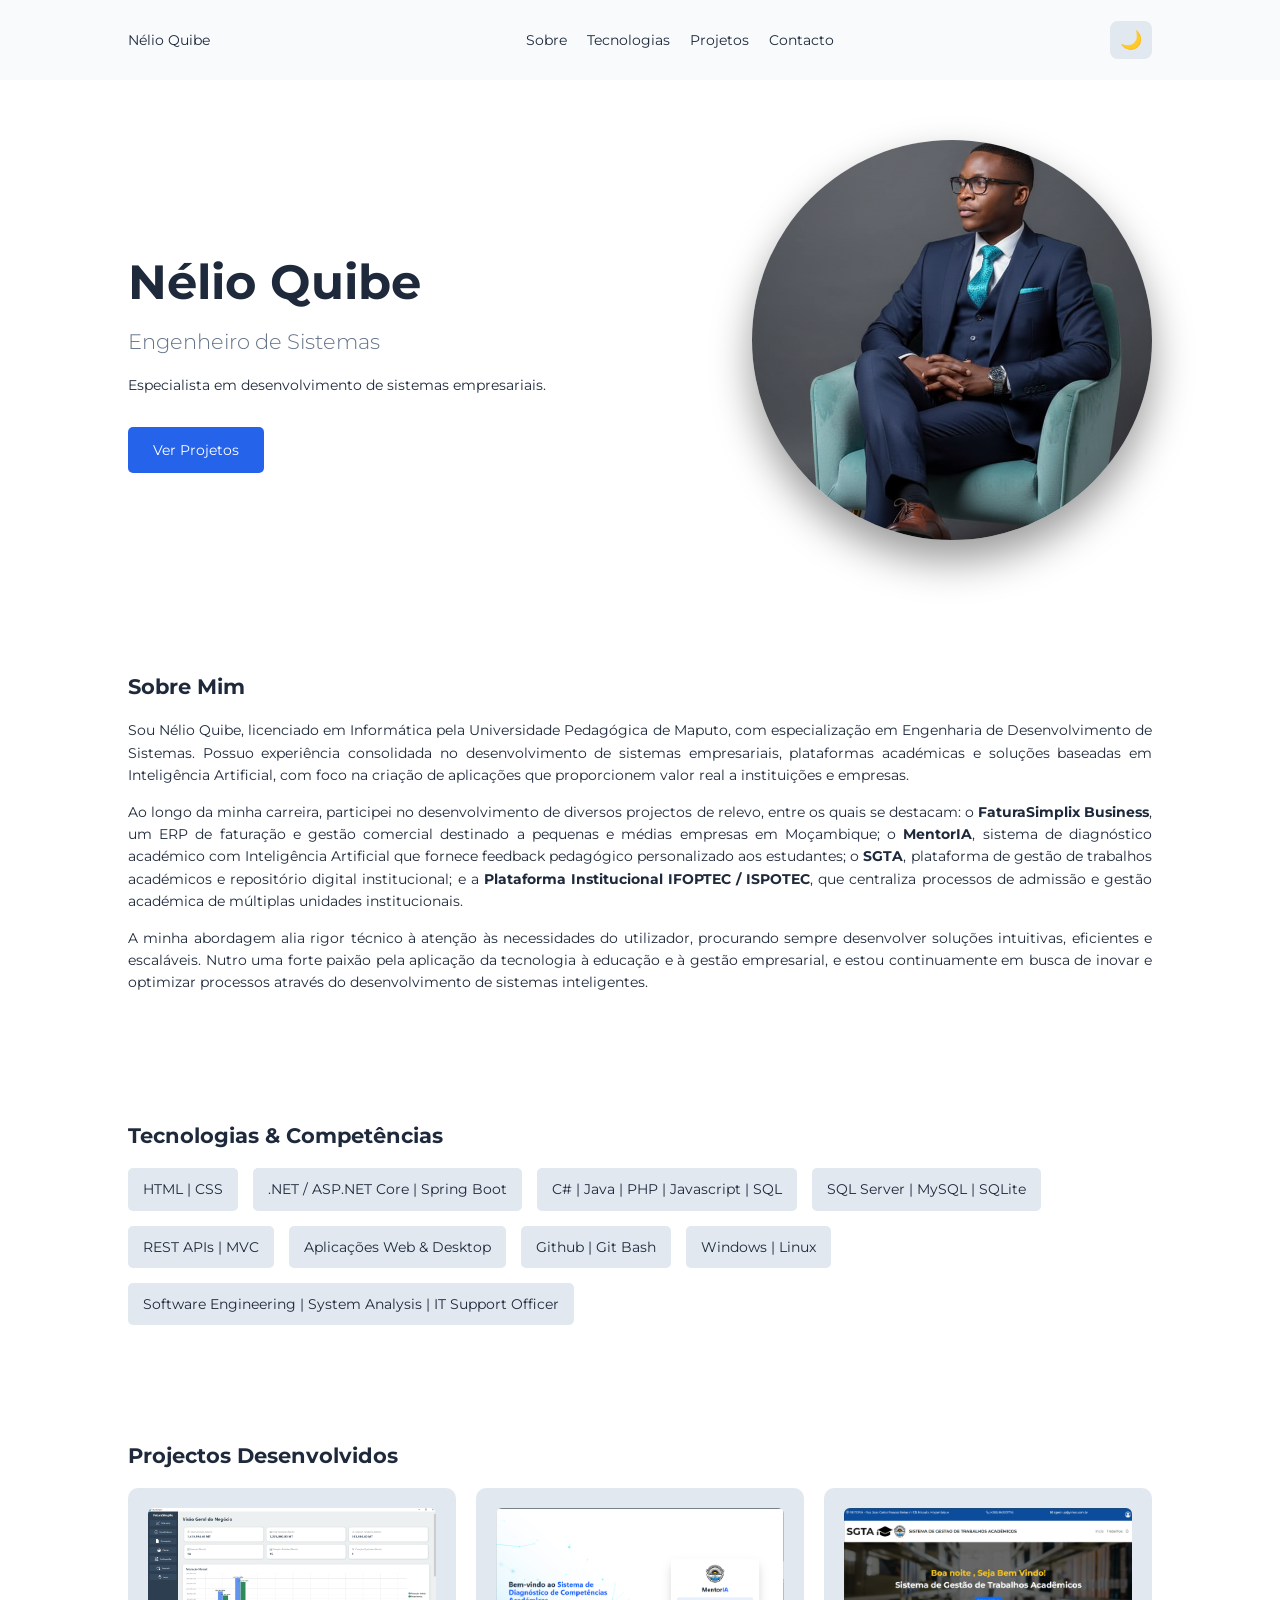
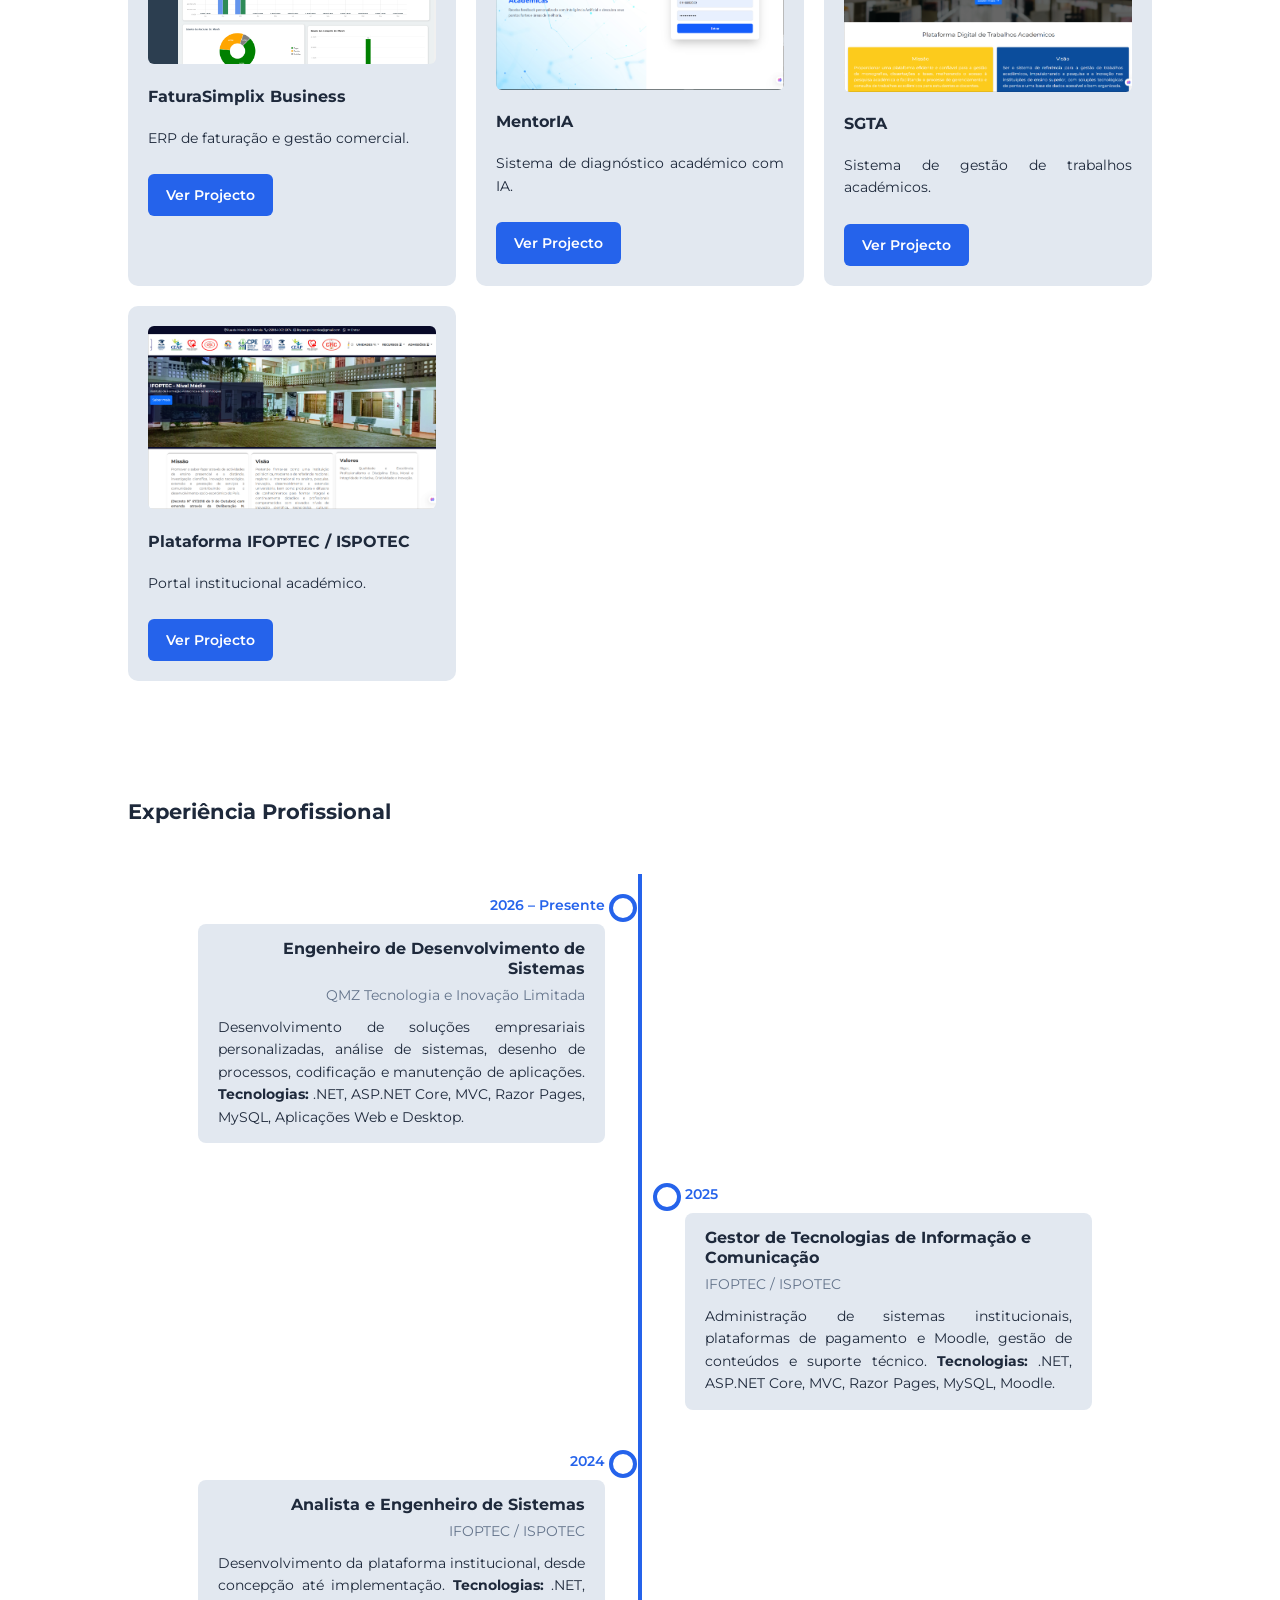
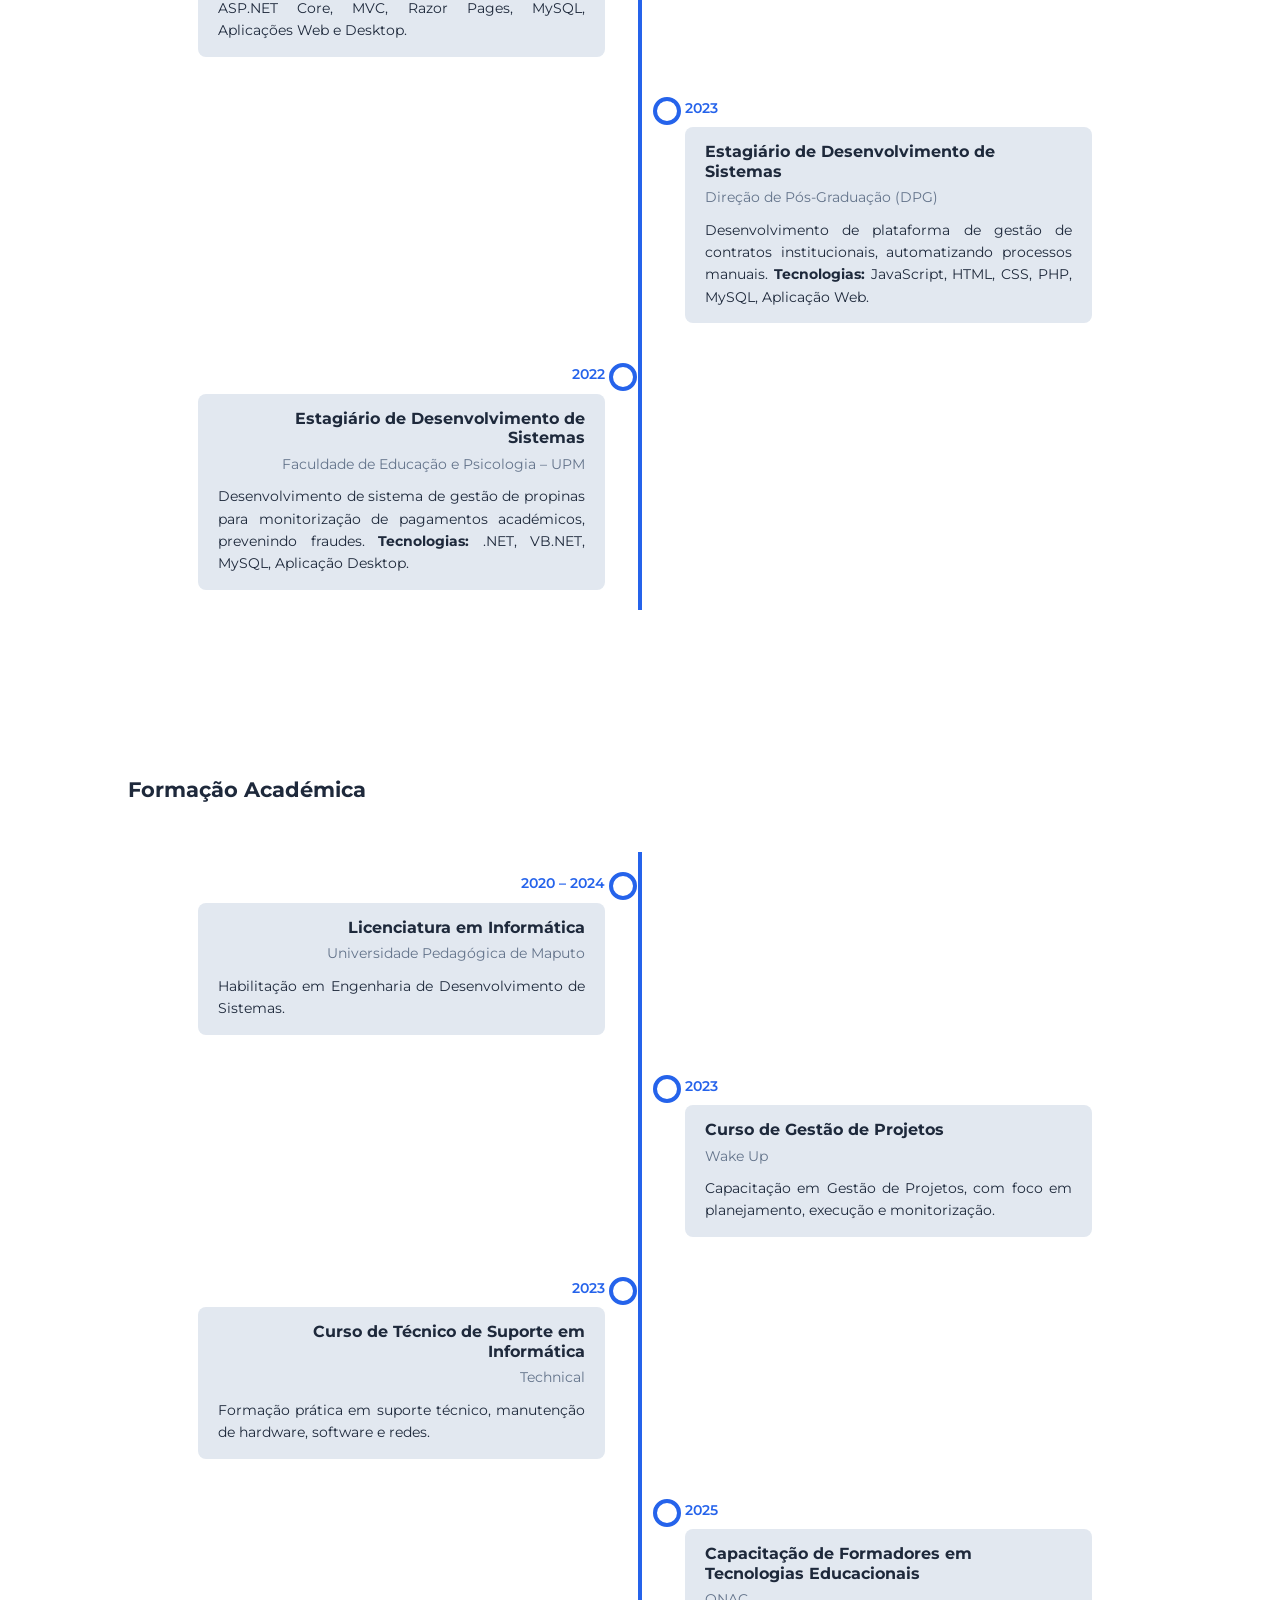
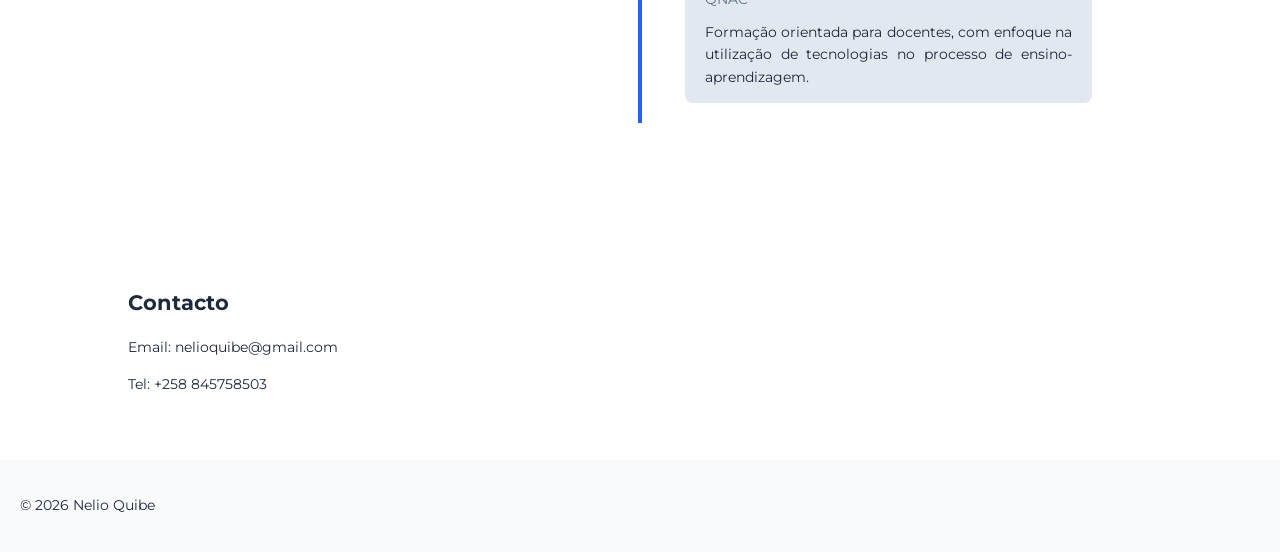
==== index.html @ 6daad076 "Primeiro commit do site" ====
<!DOCTYPE html>
<html lang="pt">
<head>

<meta charset="UTF-8">
<meta name="viewport" content="width=device-width, initial-scale=1.0">

<title>Nélio Quibe | Software Engineer</title>

<link rel="stylesheet" href="style.css">

</head>

<script>
function toggleMenu(){

const nav = document.getElementById("nav-links");

nav.classList.toggle("active");

}

</script>

<body>

<nav>

<div class="logo">Nélio Quibe</div>

<ul id="nav-links">

<li><a href="#about">Sobre</a></li>
<li><a href="#skills">Tecnologias</a></li>
<li><a href="#projects">Projetos</a></li>
<li><a href="#contact">Contacto</a></li>

</ul>

<div class="nav-controls">

<button class="theme-toggle" onclick="toggleTheme()">🌙</button>

<div class="menu-toggle" onclick="toggleMenu()">☰</div>

</div>

</nav>

<section class="hero">

<div class="hero-container">

<div class="hero-text">

<h1>Nélio Quibe</h1>

<h2>Engenheiro de Sistemas</h2>

<p>

Especialista em desenvolvimento de sistemas empresariais.

</p>

<a class="btn" href="#projects">Ver Projetos</a>

</div>

<div class="hero-photo">

<img src="images/quibe.png">

</div>

</div>

</section>

<section id="about">

<h2>Sobre Mim</h2>

<p>
Sou Nélio Quibe, licenciado em Informática pela Universidade Pedagógica de Maputo, com especialização em Engenharia de Desenvolvimento de Sistemas. Possuo experiência consolidada no desenvolvimento de sistemas empresariais, plataformas académicas e soluções baseadas em Inteligência Artificial, com foco na criação de aplicações que proporcionem valor real a instituições e empresas.
</p>

<p>
Ao longo da minha carreira, participei no desenvolvimento de diversos projectos de relevo, entre os quais se destacam: o <strong>FaturaSimplix Business</strong>, um ERP de faturação e gestão comercial destinado a pequenas e médias empresas em Moçambique; o <strong>MentorIA</strong>, sistema de diagnóstico académico com Inteligência Artificial que fornece feedback pedagógico personalizado aos estudantes; o <strong>SGTA</strong>, plataforma de gestão de trabalhos académicos e repositório digital institucional; e a <strong>Plataforma Institucional IFOPTEC / ISPOTEC</strong>, que centraliza processos de admissão e gestão académica de múltiplas unidades institucionais.
</p>

<p>
A minha abordagem alia rigor técnico à atenção às necessidades do utilizador, procurando sempre desenvolver soluções intuitivas, eficientes e escaláveis. Nutro uma forte paixão pela aplicação da tecnologia à educação e à gestão empresarial, e estou continuamente em busca de inovar e optimizar processos através do desenvolvimento de sistemas inteligentes.
</p>

</section>

<section id="skills">

<h2>Tecnologias & Competências</h2>

<div class="skills">

<span>HTML | CSS</span>
<span>.NET / ASP.NET Core | Spring Boot</span>
<span>C# | Java | PHP | Javascript | SQL</span>
<span>SQL Server | MySQL | SQLite</span>
<span>REST APIs | MVC</span>
<span>Aplicações Web & Desktop</span>
<span>Github | Git Bash</span>
<span>Windows | Linux</span>
<span>Software Engineering | System Analysis | IT Support Officer</span>

</div>

</section>

<section id="projects">

<h2>Projectos Desenvolvidos</h2>

<div class="projects">

<div class="card">

<img src="images/faturasimplix.png">

<h3>FaturaSimplix Business</h3>

<p>ERP de faturação e gestão comercial.</p>

<a href="projects/faturasimplix.html" class="project-btn">Ver Projecto</a>

</div>

<div class="card">

<img src="images/mentoria.png">

<h3>MentorIA</h3>

<p>Sistema de diagnóstico académico com IA.</p>

<a href="projects/mentoria.html" class="project-btn">Ver Projecto</a>

</div>

<div class="card">

<img src="images/sgta.png">

<h3>SGTA</h3>

<p>Sistema de gestão de trabalhos académicos.</p>

<a href="projects/sgta.html" class="project-btn">Ver Projecto</a>

</div>

<div class="card">

<img src="images/ifoptec.png">

<h3>Plataforma IFOPTEC / ISPOTEC</h3>

<p>Portal institucional académico.</p>

<a href="projects/ifoptec.html" class="project-btn">Ver Projecto</a>

</div>

</div>

</section>

<section id="experience">
  <h2>Experiência Profissional</h2>

  <div class="timeline">

    <!-- 2026 – Presente -->
    <div class="timeline-item left">
      <div class="timeline-year">2026 – Presente</div>
      <div class="timeline-content">
        <h3>Engenheiro de Desenvolvimento de Sistemas</h3>
        <h4>QMZ Tecnologia e Inovação Limitada</h4>
        <p>
          Desenvolvimento de soluções empresariais personalizadas, análise de sistemas, desenho de processos, codificação e manutenção de aplicações.  
          <strong>Tecnologias:</strong> .NET, ASP.NET Core, MVC, Razor Pages, MySQL, Aplicações Web e Desktop.
        </p>
      </div>
    </div>

    <!-- 2025 -->
    <div class="timeline-item right">
      <div class="timeline-year">2025</div>
      <div class="timeline-content">
        <h3>Gestor de Tecnologias de Informação e Comunicação</h3>
        <h4>IFOPTEC / ISPOTEC</h4>
        <p>
          Administração de sistemas institucionais, plataformas de pagamento e Moodle, gestão de conteúdos e suporte técnico.  
          <strong>Tecnologias:</strong> .NET, ASP.NET Core, MVC, Razor Pages, MySQL, Moodle.
        </p>
      </div>
    </div>

    <!-- 2024 -->
    <div class="timeline-item left">
      <div class="timeline-year">2024</div>
      <div class="timeline-content">
        <h3>Analista e Engenheiro de Sistemas</h3>
        <h4>IFOPTEC / ISPOTEC</h4>
        <p>
          Desenvolvimento da plataforma institucional, desde concepção até implementação.  
          <strong>Tecnologias:</strong> .NET, ASP.NET Core, MVC, Razor Pages, MySQL, Aplicações Web e Desktop.
        </p>
      </div>
    </div>

    <!-- 2023 -->
    <div class="timeline-item right">
      <div class="timeline-year">2023</div>
      <div class="timeline-content">
        <h3>Estagiário de Desenvolvimento de Sistemas</h3>
        <h4>Direção de Pós-Graduação (DPG)</h4>
        <p>
          Desenvolvimento de plataforma de gestão de contratos institucionais, automatizando processos manuais.  
          <strong>Tecnologias:</strong> JavaScript, HTML, CSS, PHP, MySQL, Aplicação Web.
        </p>
      </div>
    </div>

    <!-- 2022 -->
    <div class="timeline-item left">
      <div class="timeline-year">2022</div>
      <div class="timeline-content">
        <h3>Estagiário de Desenvolvimento de Sistemas</h3>
        <h4>Faculdade de Educação e Psicologia – UPM</h4>
        <p>
          Desenvolvimento de sistema de gestão de propinas para monitorização de pagamentos académicos, prevenindo fraudes.  
          <strong>Tecnologias:</strong> .NET, VB.NET, MySQL, Aplicação Desktop.
        </p>
      </div>
    </div>

  </div>
</section>

<section id="education">
  <h2>Formação Académica</h2>

  <div class="timeline">

    <div class="timeline-item left">
      <div class="timeline-year">2020 – 2024</div>
      <div class="timeline-content">
        <h3>Licenciatura em Informática</h3>
        <h4>Universidade Pedagógica de Maputo</h4>
        <p>
          Habilitação em Engenharia de Desenvolvimento de Sistemas.
        </p>
      </div>
    </div>

    <div class="timeline-item right">
      <div class="timeline-year">2023</div>
      <div class="timeline-content">
        <h3>Curso de Gestão de Projetos</h3>
        <h4>Wake Up</h4>
        <p>
          Capacitação em Gestão de Projetos, com foco em planejamento, execução e monitorização.
        </p>
      </div>
    </div>

    <div class="timeline-item left">
      <div class="timeline-year">2023</div>
      <div class="timeline-content">
        <h3>Curso de Técnico de Suporte em Informática</h3>
        <h4>Technical</h4>
        <p>
          Formação prática em suporte técnico, manutenção de hardware, software e redes.
        </p>
      </div>
    </div>

    <div class="timeline-item right">
      <div class="timeline-year">2025</div>
      <div class="timeline-content">
        <h3>Capacitação de Formadores em Tecnologias Educacionais</h3>
        <h4>QNAC</h4>
        <p>
          Formação orientada para docentes, com enfoque na utilização de tecnologias no processo de ensino-aprendizagem.
        </p>
      </div>
    </div>

  </div>
</section>

<section id="contact">

<h2>Contacto</h2>

<p>Email: nelioquibe@gmail.com</p>
<p>Tel: +258 845758503</p>

</section>

<footer>

<p>© 2026 Nelio Quibe</p>

</footer>

<script src="script.js"></script>

</body>
<script src="theme.js"></script>
</html>
---- style.css ----
@import url('https://fonts.googleapis.com/css2?family=Montserrat:wght@300;400;600&display=swap');

/* ============================= */
/* CORES DO SISTEMA */
/* ============================= */

/* LIGHT MODE */
:root{

--bg-main:#ffffff;
--bg-secondary:#f1f5f9;
--bg-card:#e2e8f0;

--nav-bg:#f8fafc;

--text-main:#1e293b;
--text-soft:#64748b;

--accent:#2563eb;

--timeline:#2563eb;

}

/* DARK MODE */
.dark-mode{

--bg-main:#0f172a;
--bg-secondary:#020617;
--bg-card:#1e293b;

--nav-bg:#020617;

--text-main:#e2e8f0;
--text-soft:#94a3b8;

--accent:#60a5fa;

--timeline:#3b82f6;

}


/* ============================= */
/* BASE */
/* ============================= */

html{
font-size:14px;
font-family:"Montserrat",sans-serif;
}

body{
margin:0;
background:var(--bg-main);
color:var(--text-main);
font-family:"Montserrat",sans-serif;
line-height:1.6;
transition:0.3s;
}


/* ============================= */
/* NAVBAR */
/* ============================= */

nav{
display:flex;
justify-content:space-between;
align-items:center;
padding:15px 10%;
background:var(--nav-bg);
}

nav ul{
display:flex;
gap:20px;
list-style:none;
}

nav a{
text-decoration:none;
color:var(--text-main);
}

a{
    text-decoration: none;
}

/* botão hamburguer */

.nav-controls{
display:flex;
align-items:center;
gap:15px;
}

/* hamburguer */

.menu-toggle{
display:none;
font-size:26px;
cursor:pointer;
color:var(--text-main);
}

/* mobile */

@media (max-width:768px){

.menu-toggle{
display:block;
}

#nav-links{
width:100%;
display:none;
flex-direction:column;
margin-top:15px;
gap:10px;
}

#nav-links.active{
display:flex;
}

}
/* responsividade */

@media (max-width:768px){

nav{
flex-wrap:wrap;
}

.menu-toggle{
display:block;
}

#nav-links{
width:100%;
display:none;
flex-direction:column;
margin-top:15px;
gap:10px;
}

#nav-links.active{
display:flex;
}

}


/* ============================= */
/* HERO */
/* ============================= */

/* Hero - desktop */
.hero{
    padding:60px 10%;
}

.hero-container{
    display:flex;
    align-items:center;
    justify-content:space-between;
    gap:40px;
    flex-wrap:wrap;
}

.hero-text h1{
    font-size:48px;
    margin-bottom:10px;
}

.hero-text h2{
    font-weight:300;
    color:var(--text-soft);
    margin-bottom:20px;
}

.hero-text p{
    margin-bottom:15px;
}

.hero-photo img{
    width:400px;
    height:400px;
    border-radius:50%;
    object-fit:cover;
    box-shadow:0 20px 40px rgba(0,0,0,0.4);
}

/* Hero - mobile */
/* Hero - mobile */
@media (max-width:768px){
    .hero{
        padding:60px 5%; /* reduz padding lateral */
    }

    .hero-container{
        flex-direction:column;
        align-items:center; /* centraliza horizontalmente */
        text-align:center;
        gap:30px;
    }

    .hero-text h1{
        font-size:36px;
    }

    .hero-text h2{
        font-size:20px;
    }

    .hero-text p{
        font-size:16px;
    }

    .hero-photo{
        display:flex;
        justify-content:center; /* centraliza a imagem */
        width:100%;
    }

    .hero-photo img{
        width:100%;       /* ocupa quase toda a largura */
        max-width:300px; /* não excede 300px */
        height:auto;
        border-radius:50%;
        box-shadow:0 15px 30px rgba(0,0,0,0.4);
    }
}


/* ============================= */
/* BOTÕES */
/* ============================= */

.btn{
display:inline-block;
margin-top:15px;
padding:12px 25px;
background:var(--accent);
color:white;
text-decoration:none;
border-radius:5px;
}


/* ============================= */
/* SEÇÕES */
/* ============================= */

section{
padding:50px 10%;
}

h1,h2,h3{
margin-bottom:20px;
line-height:1.2;
}

p{
text-align:justify;
margin-bottom:15px;
}


/* ============================= */
/* TECNOLOGIAS */
/* ============================= */

.skills{
display:flex;
flex-wrap:wrap;
gap:15px;
}

.skills span{
background:var(--bg-card);
padding:10px 15px;
border-radius:5px;
}


/* ============================= */
/* PROJETOS */
/* ============================= */

.projects{
display:grid;
grid-template-columns:repeat(auto-fit,minmax(250px,1fr));
gap:20px;
}

.card{
background:var(--bg-card);
padding:20px;
border-radius:10px;
transition:0.3s;
}

.card:hover{
transform:translateY(-8px);
}

.card img{
width:100%;
border-radius:6px;
}

.project-btn{
display:inline-block;
margin-top:10px;
padding:10px 18px;
background:var(--accent);
color:white;
text-decoration:none;
border-radius:6px;
font-size:14px;
font-weight:600;
transition:0.3s;
}

.project-btn:hover{
background:#1d4ed8;
transform:translateY(-2px);
box-shadow:0 6px 15px rgba(0,0,0,0.25);
}


/* ============================= */
/* FOOTER */
/* ============================= */

footer{
text-align:center;
padding:20px;
background:var(--nav-bg);
}


/* ============================= */
/* PÁGINA DE PROJETOS */
/* ============================= */

.project-page h1{
font-size:2.5rem;
margin-bottom:0.5rem;
color:var(--accent);
}

.project-page .subtitle{
font-size:1.2rem;
color:var(--text-soft);
margin-bottom:2rem;
}

.project-page h2{
margin-top:2.5rem;
margin-bottom:1rem;
color:var(--text-main);
}

.feature-block{
background:var(--bg-card);
padding:20px;
border-radius:10px;
margin-bottom:20px;
}

.feature-block h3{
margin-bottom:10px;
color:var(--accent);
}

.tech-badges span{
display:inline-block;
background:var(--accent);
padding:5px 10px;
margin:5px 5px 0 0;
border-radius:5px;
font-size:0.9rem;
color:white;
}

.impact{
background:var(--bg-secondary);
padding:20px;
border-left:5px solid var(--accent);
margin:20px 0;
font-style:italic;
}


/* ============================= */
/* GALERIA */
/* ============================= */

.gallery{
display:grid;
grid-template-columns:repeat(2,1fr);
gap:20px;
margin-bottom:30px;
}

.gallery img{
width:100%;
border-radius:10px;
box-shadow:0 10px 25px rgba(0,0,0,0.4);
}


/* ============================= */
/* TIMELINE */
/* ============================= */

.timeline{
position:relative;
margin:50px 0;
padding-left:50px;
}

.timeline::before{
content:"";
position:absolute;
left:50%;
top:0;
width:4px;
height:100%;
background:var(--timeline);
transform:translateX(-50%);
}

.timeline-item{
position:relative;
width:calc(50% - 40px);
padding:20px;
box-sizing:border-box;
}

.timeline-item.left{
left:0;
text-align:right;
}

.timeline-item.right{
left:50%;
text-align:left;
}

.timeline-item::before{
content:"";
position:absolute;
top:20px;
width:20px;
height:20px;
background:var(--bg-main);
border:4px solid var(--timeline);
border-radius:50%;
}

.timeline-item.left::before{
right:-12px;
}

.timeline-item.right::before{
left:-12px;
}

.timeline-year{
font-weight:600;
color:var(--timeline);
margin-bottom:8px;
}

.timeline-content{
background:var(--bg-card);
padding:15px 20px;
border-radius:8px;
display:inline-block;
}

.timeline-content h3{
margin:0 0 5px 0;
}

.timeline-content h4{
margin:0 0 10px 0;
font-weight:400;
color:var(--text-soft);
}

.timeline-content p{
margin:0;
line-height:1.6;
}


/* ============================= */
/* BOTÃO VOLTAR */
/* ============================= */

.back-btn{
display:inline-block;
margin-bottom:20px;
color:var(--accent);
text-decoration:none;
font-weight:600;
}

.back-btn:hover{
text-decoration:underline;
}


/* ============================= */
/* BOTÃO DARK MODE */
/* ============================= */

.theme-toggle{
background:var(--bg-card);
border:none;
padding:8px 10px;
border-radius:8px;
cursor:pointer;
font-size:18px;
color:var(--text-main);
transition:0.2s;
}

.theme-toggle:hover{
background:var(--accent);
color:white;
}

/* ============================= */
/* RESPONSIVIDADE */
/* ============================= */

@media (max-width:768px){

.timeline-item,
.timeline-item.left,
.timeline-item.right{
width:100%;
left:0;
text-align:left;
padding-left:30px;
margin-bottom:30px;
}

.timeline-item::before{
left:-12px;
right:auto;
}

.timeline::before{
left:20px;
}

.hero-container{
flex-direction:column;
align-items:flex-start;
}

.hero-photo img{
width:200px;
height:200px;
}

.gallery{
grid-template-columns:1fr;
}

}

/* Ajustes seção about */

#about p{
margin-bottom:12px;
}
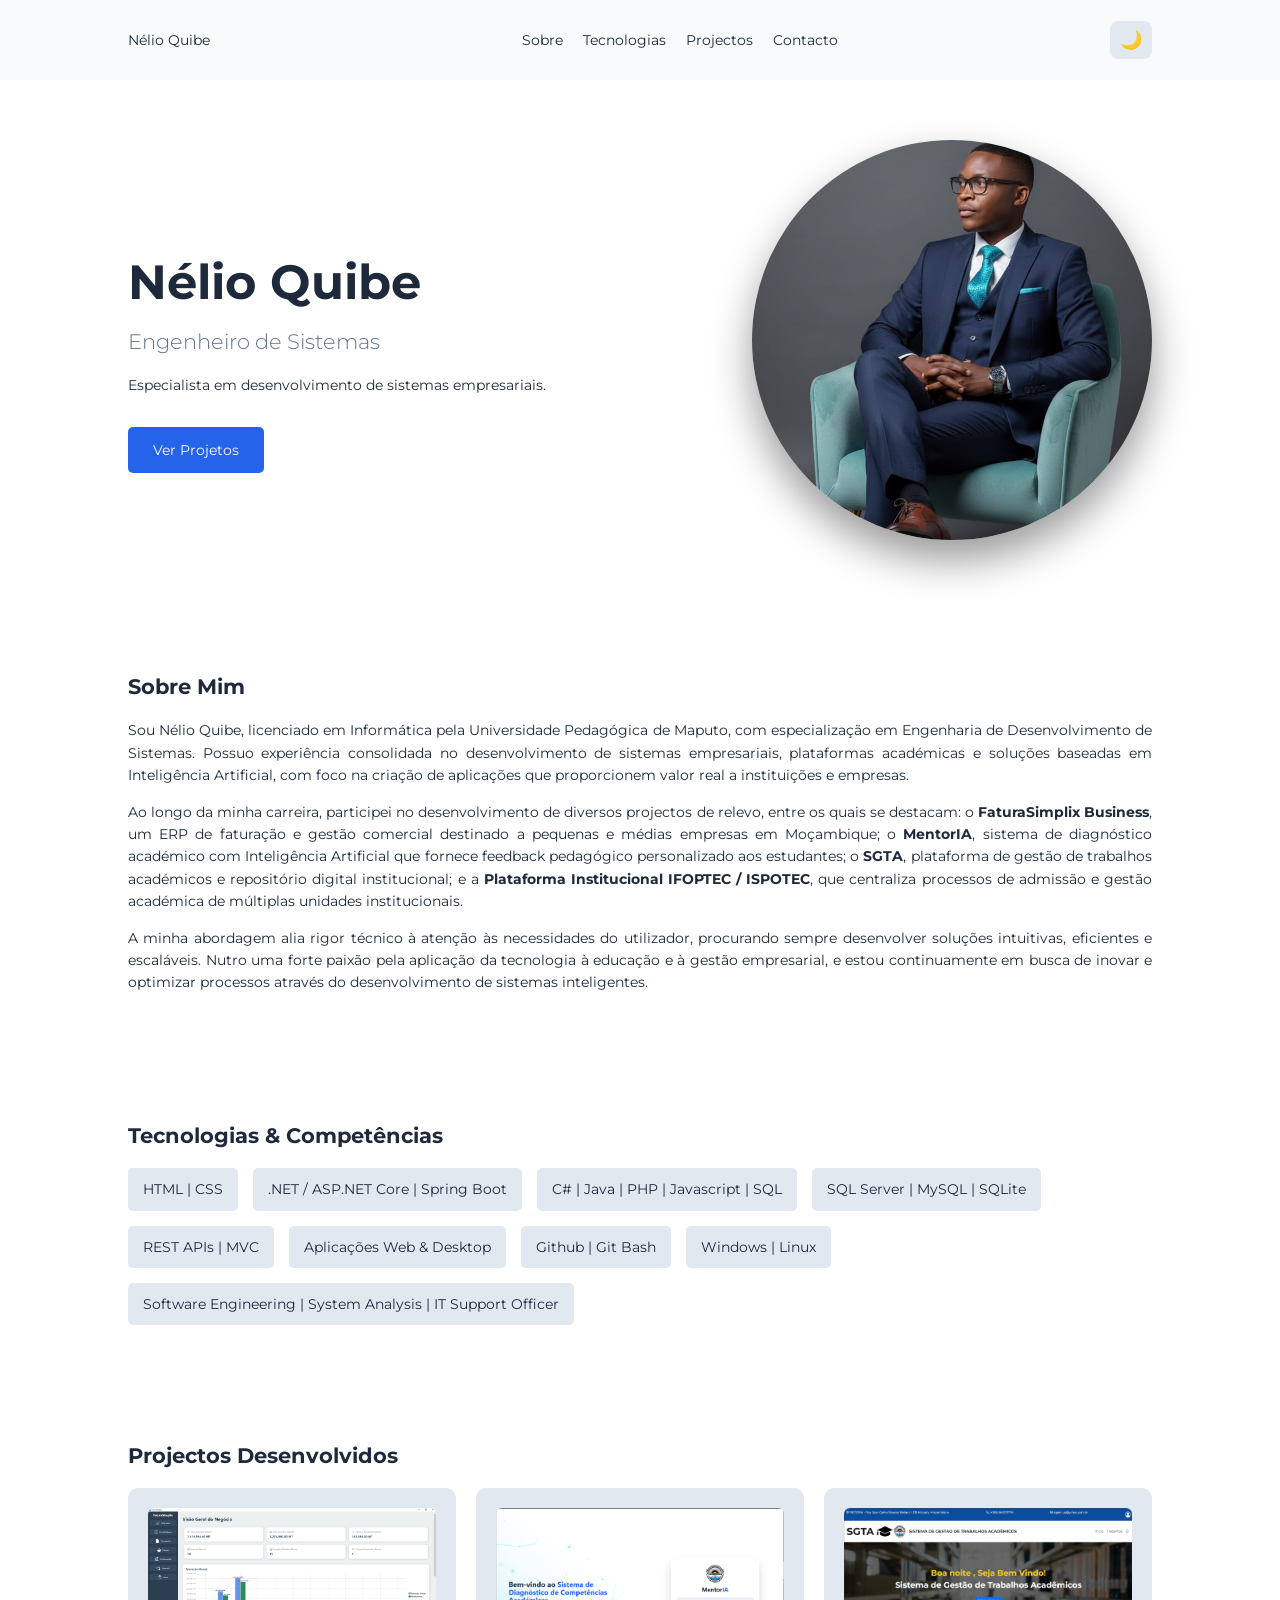
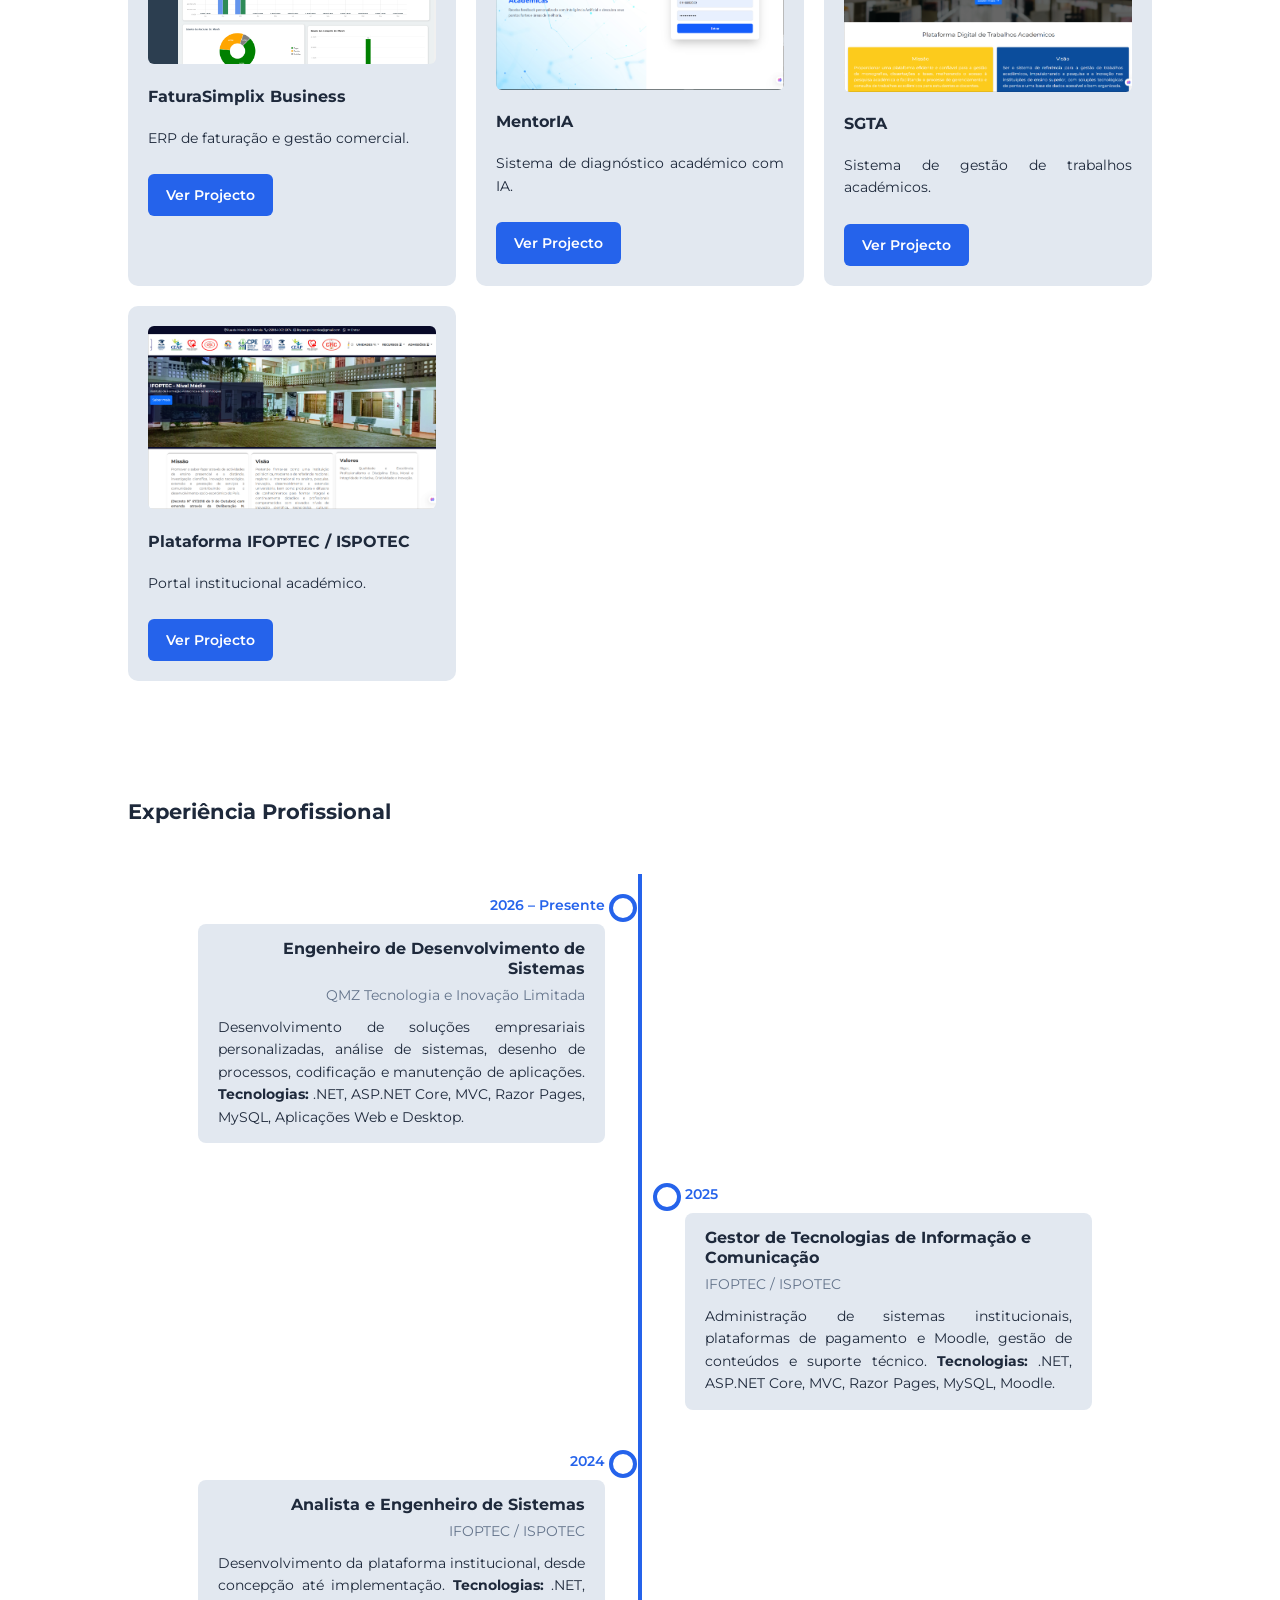
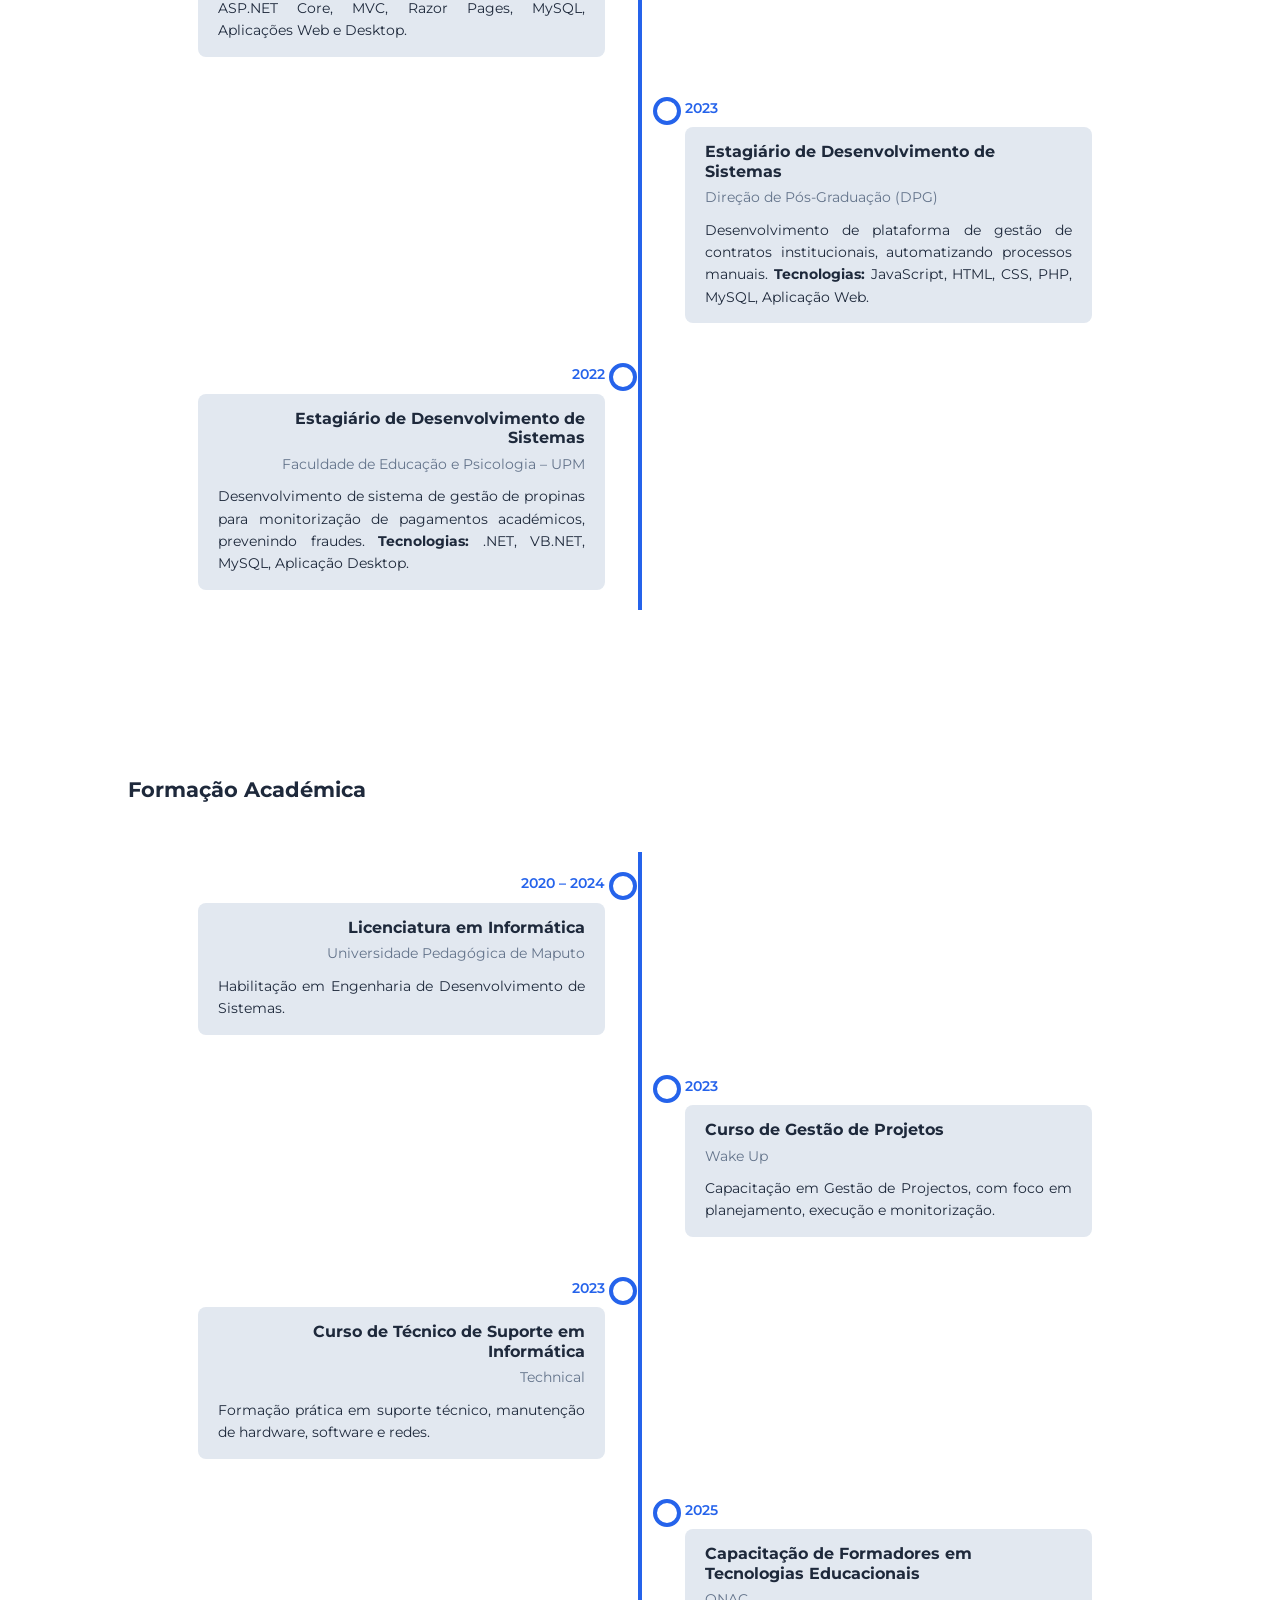
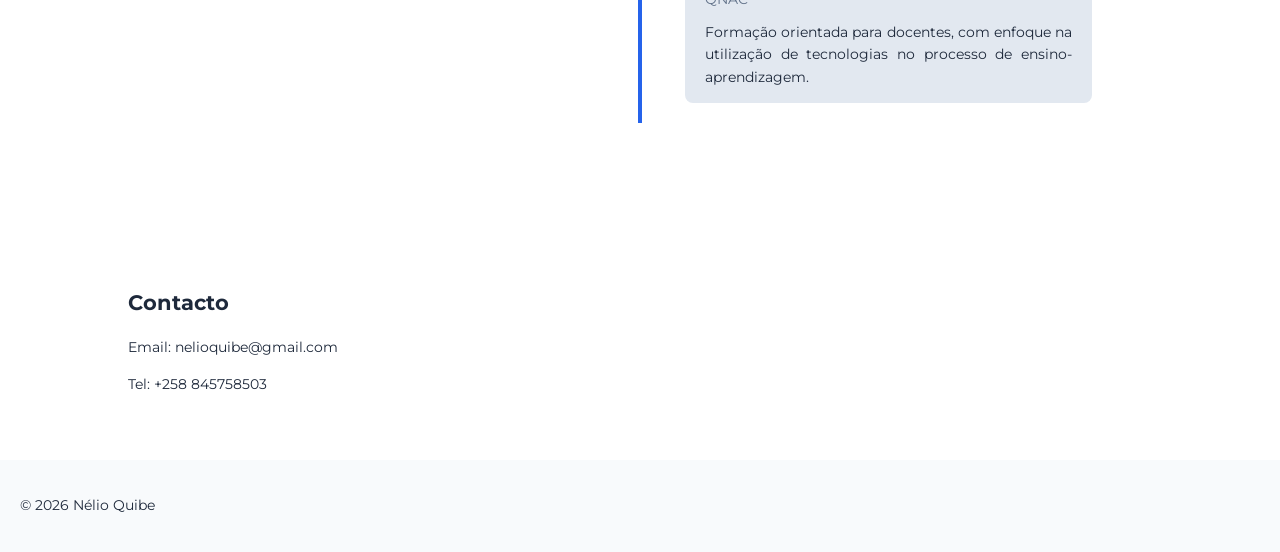
==== commit baeb513b: "update" ====
--- a/index.html
+++ b/index.html
@@ -32,7 +32,7 @@
 
 <li><a href="#about">Sobre</a></li>
 <li><a href="#skills">Tecnologias</a></li>
-<li><a href="#projects">Projetos</a></li>
+<li><a href="#projects">Projectos</a></li>
 <li><a href="#contact">Contacto</a></li>
 
 </ul>
@@ -268,7 +268,7 @@
         <h3>Curso de Gestão de Projetos</h3>
         <h4>Wake Up</h4>
         <p>
-          Capacitação em Gestão de Projetos, com foco em planejamento, execução e monitorização.
+          Capacitação em Gestão de Projectos, com foco em planejamento, execução e monitorização.
         </p>
       </div>
     </div>
@@ -309,7 +309,7 @@
 
 <footer>
 
-<p>© 2026 Nelio Quibe</p>
+<p>© 2026 Nélio Quibe</p>
 
 </footer>
 
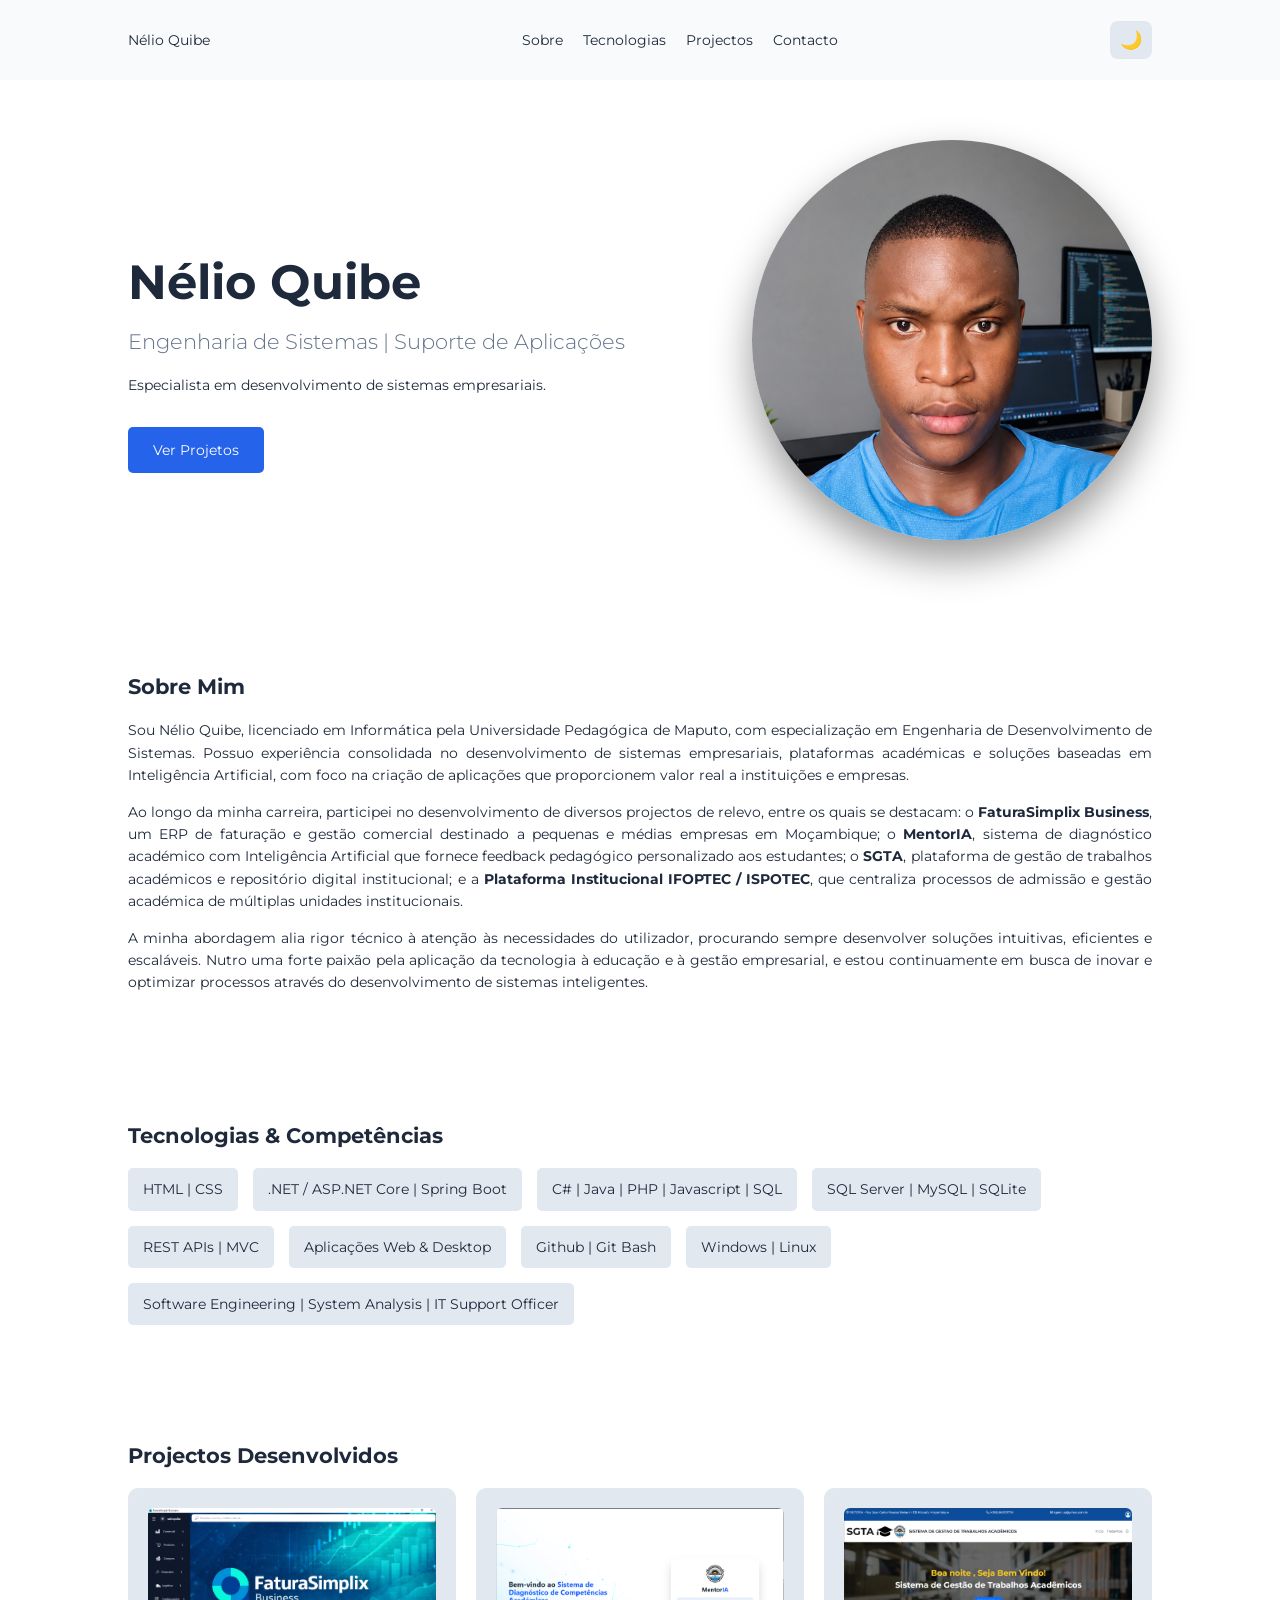
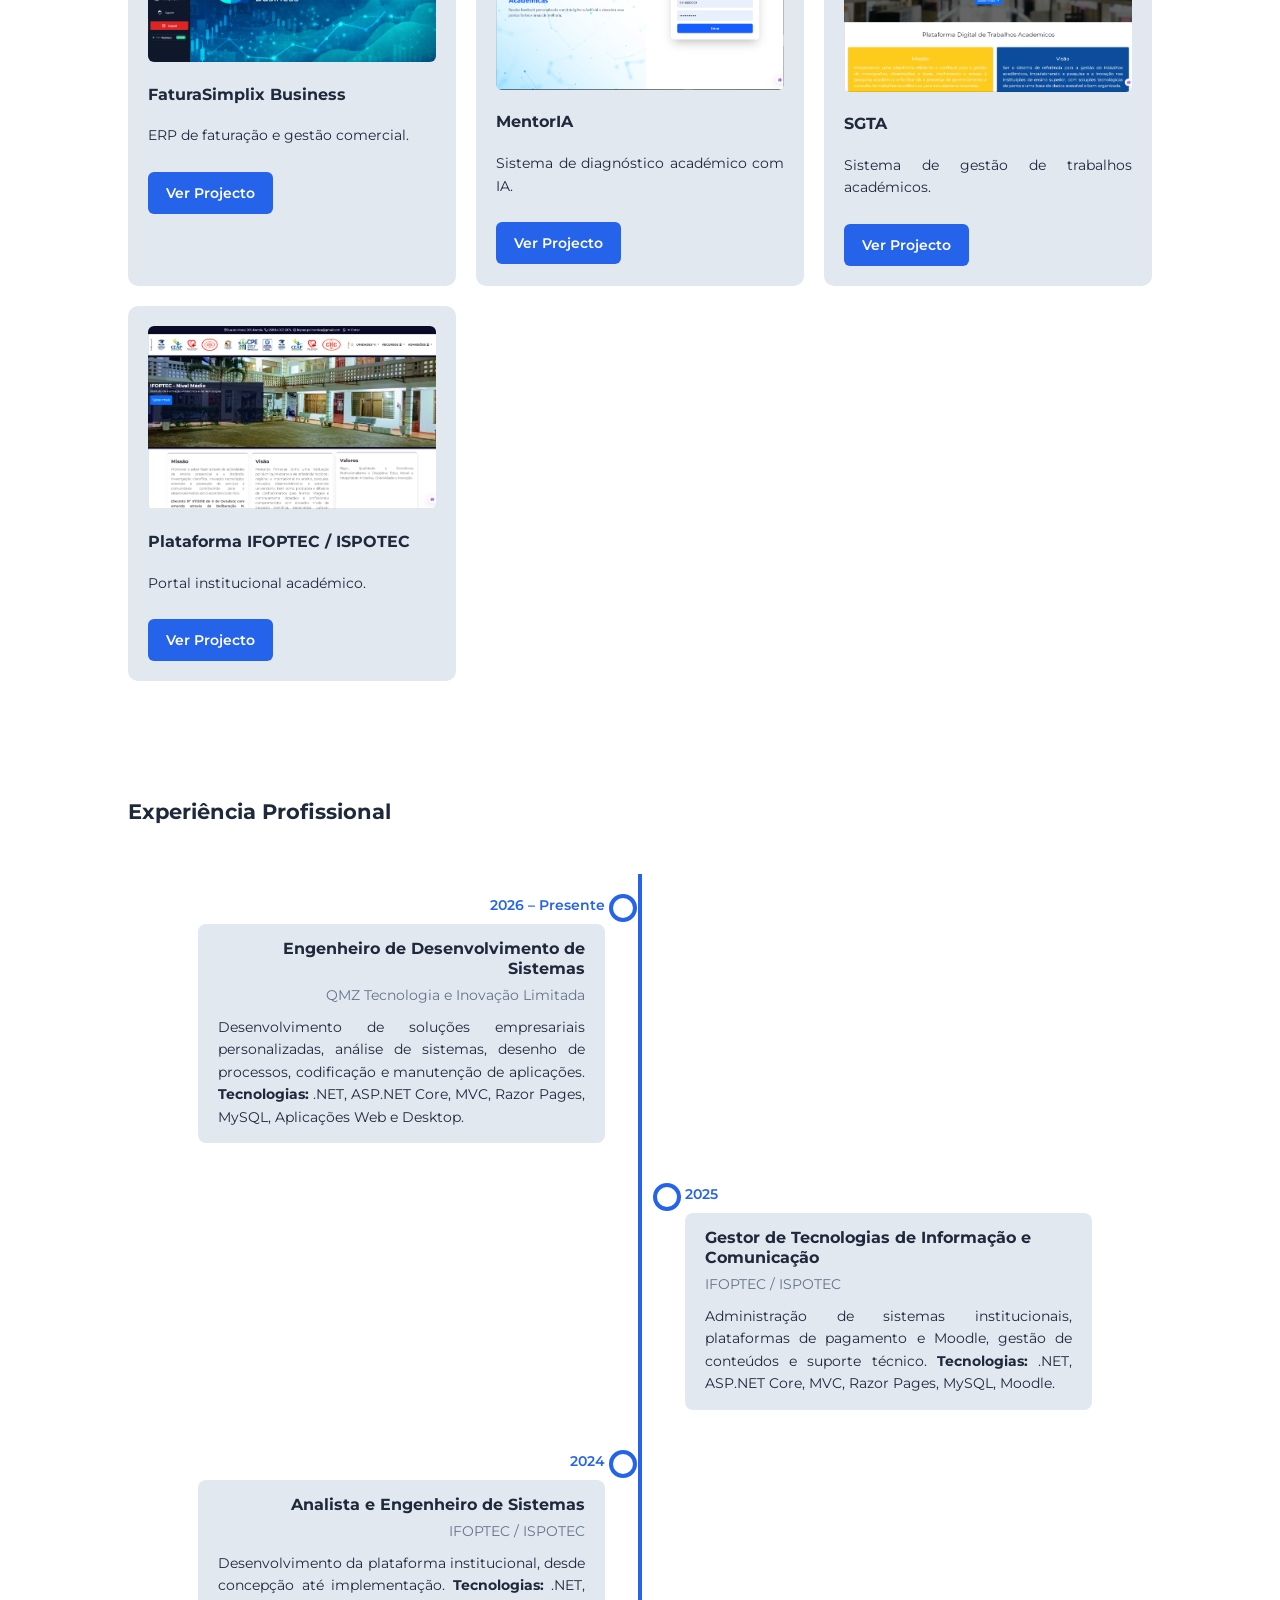
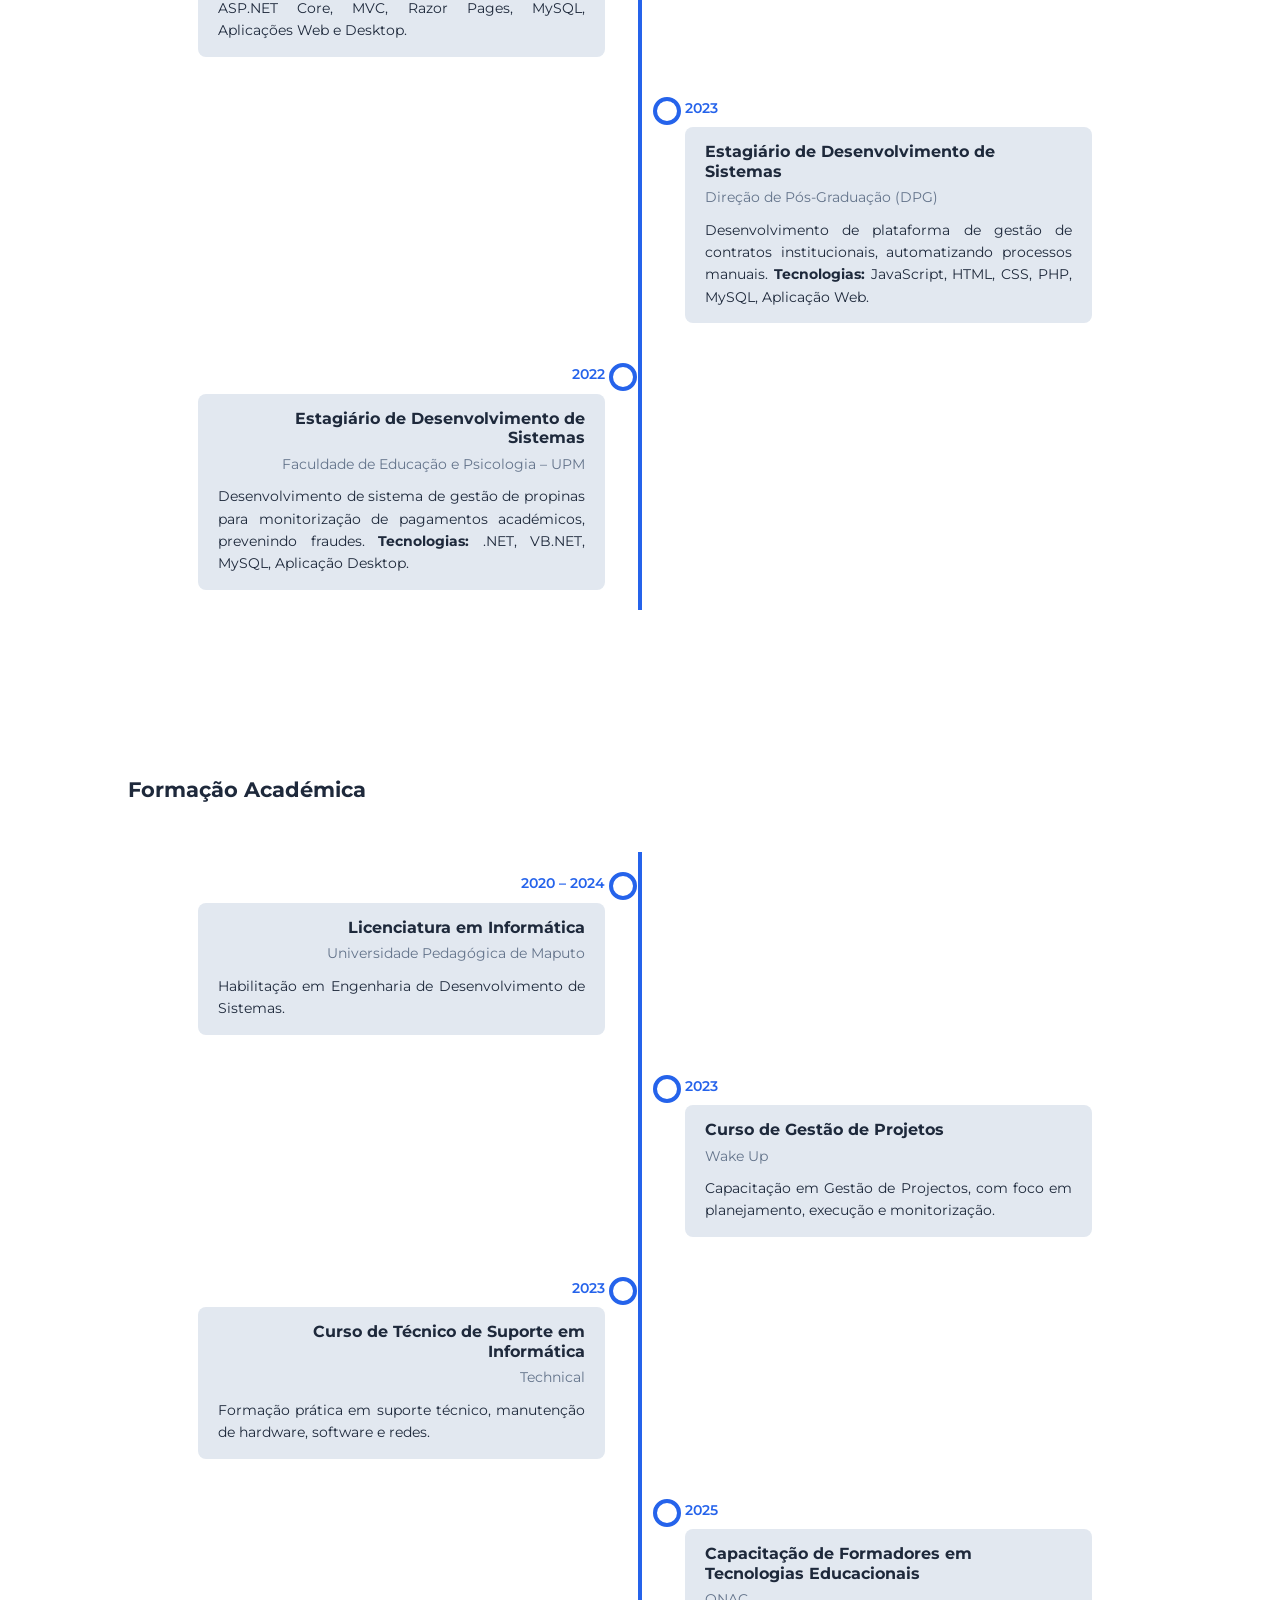
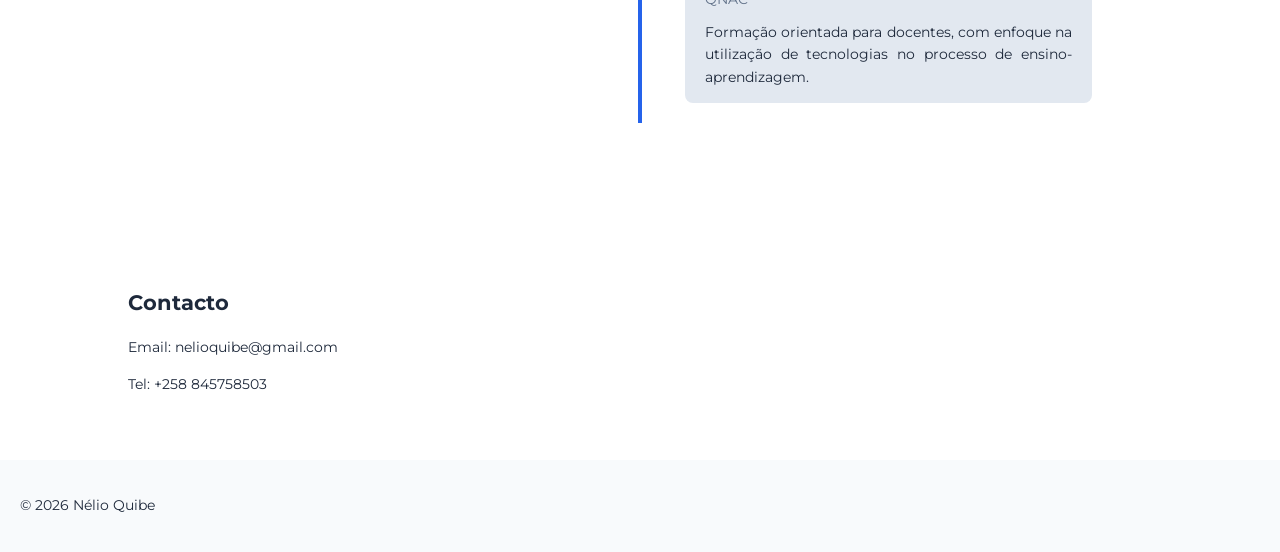
==== commit 4263b83d: "Little update" ====
--- a/index.html
+++ b/index.html
@@ -55,7 +55,7 @@
 
 <h1>Nélio Quibe</h1>
 
-<h2>Engenheiro de Sistemas</h2>
+<h2>Engenharia de Sistemas | Suporte de Aplicações</h2>
 
 <p>
 
@@ -69,7 +69,7 @@
 
 <div class="hero-photo">
 
-<img src="images/quibe.png">
+<img src="images/Imagem.png">
 
 </div>
 
@@ -123,7 +123,7 @@
 
 <div class="card">
 
-<img src="images/faturasimplix.png">
+<img src="images/TElainicial.png">
 
 <h3>FaturaSimplix Business</h3>
 
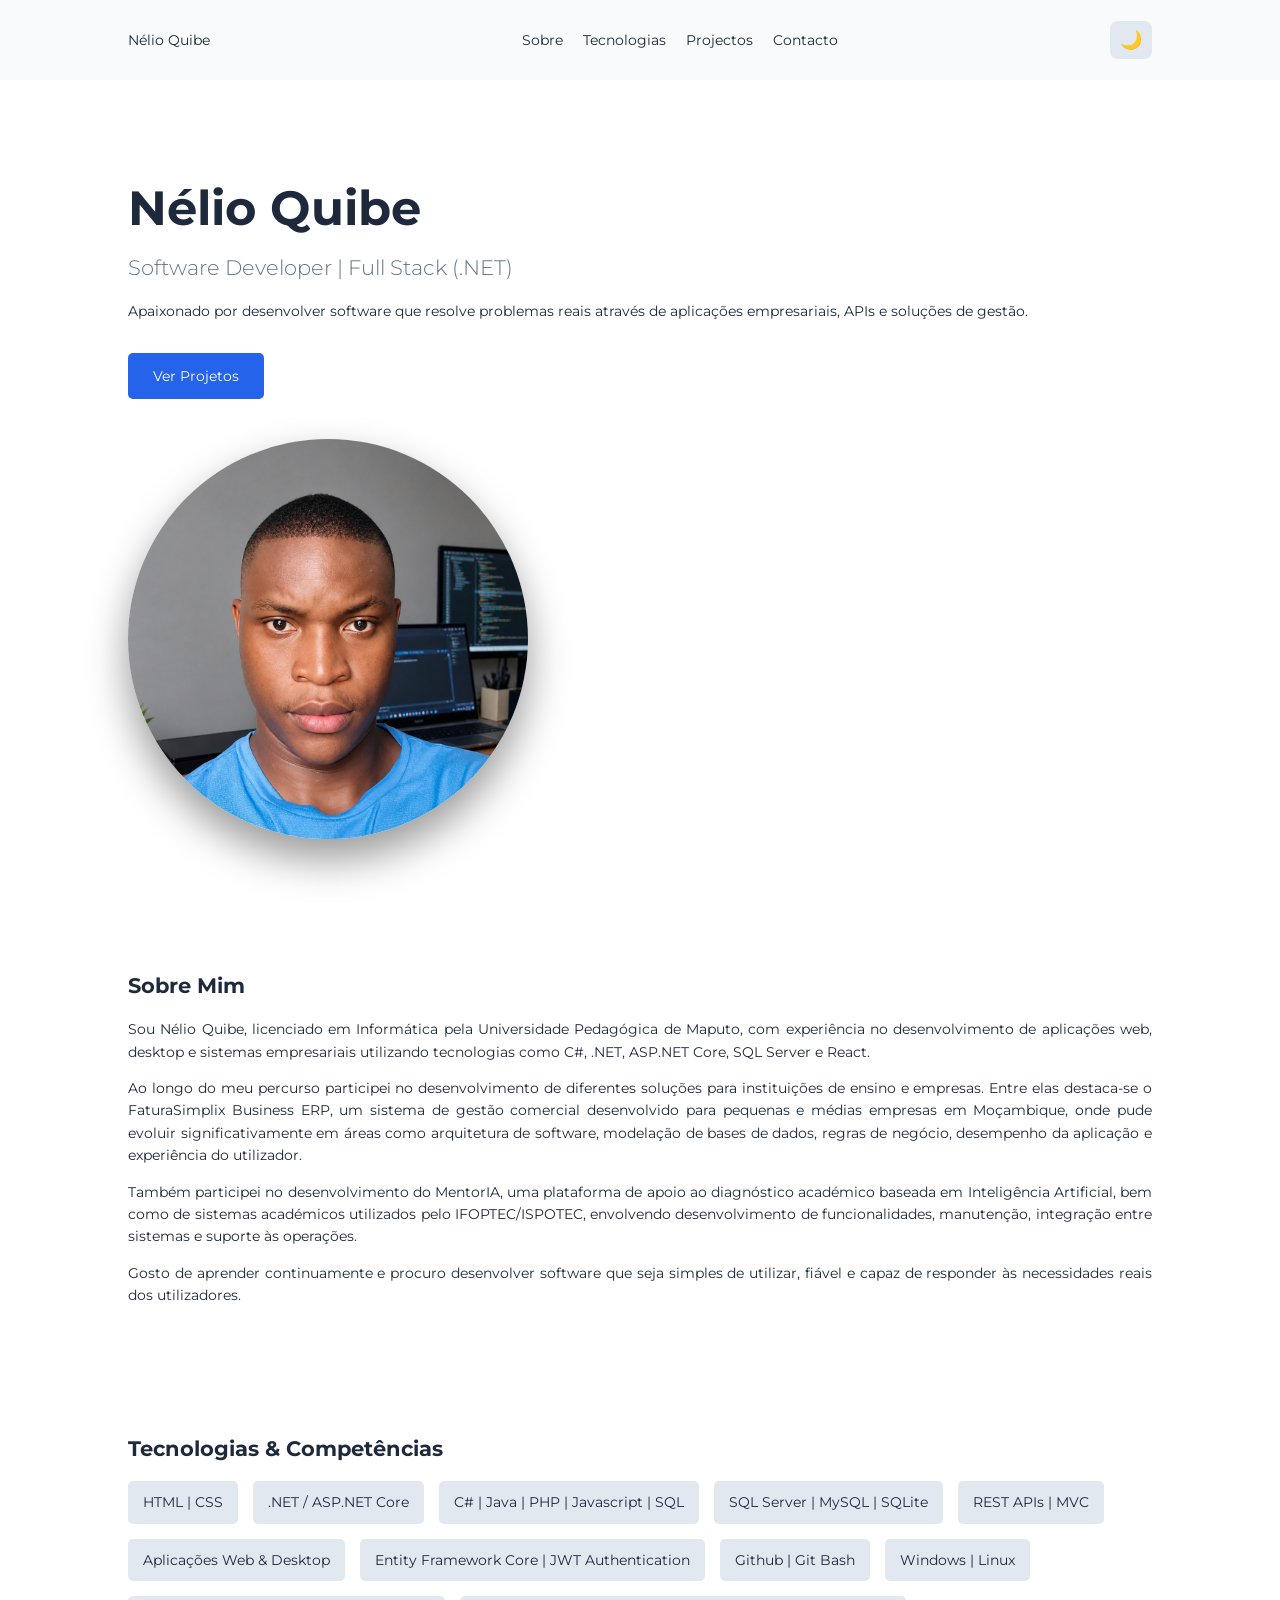
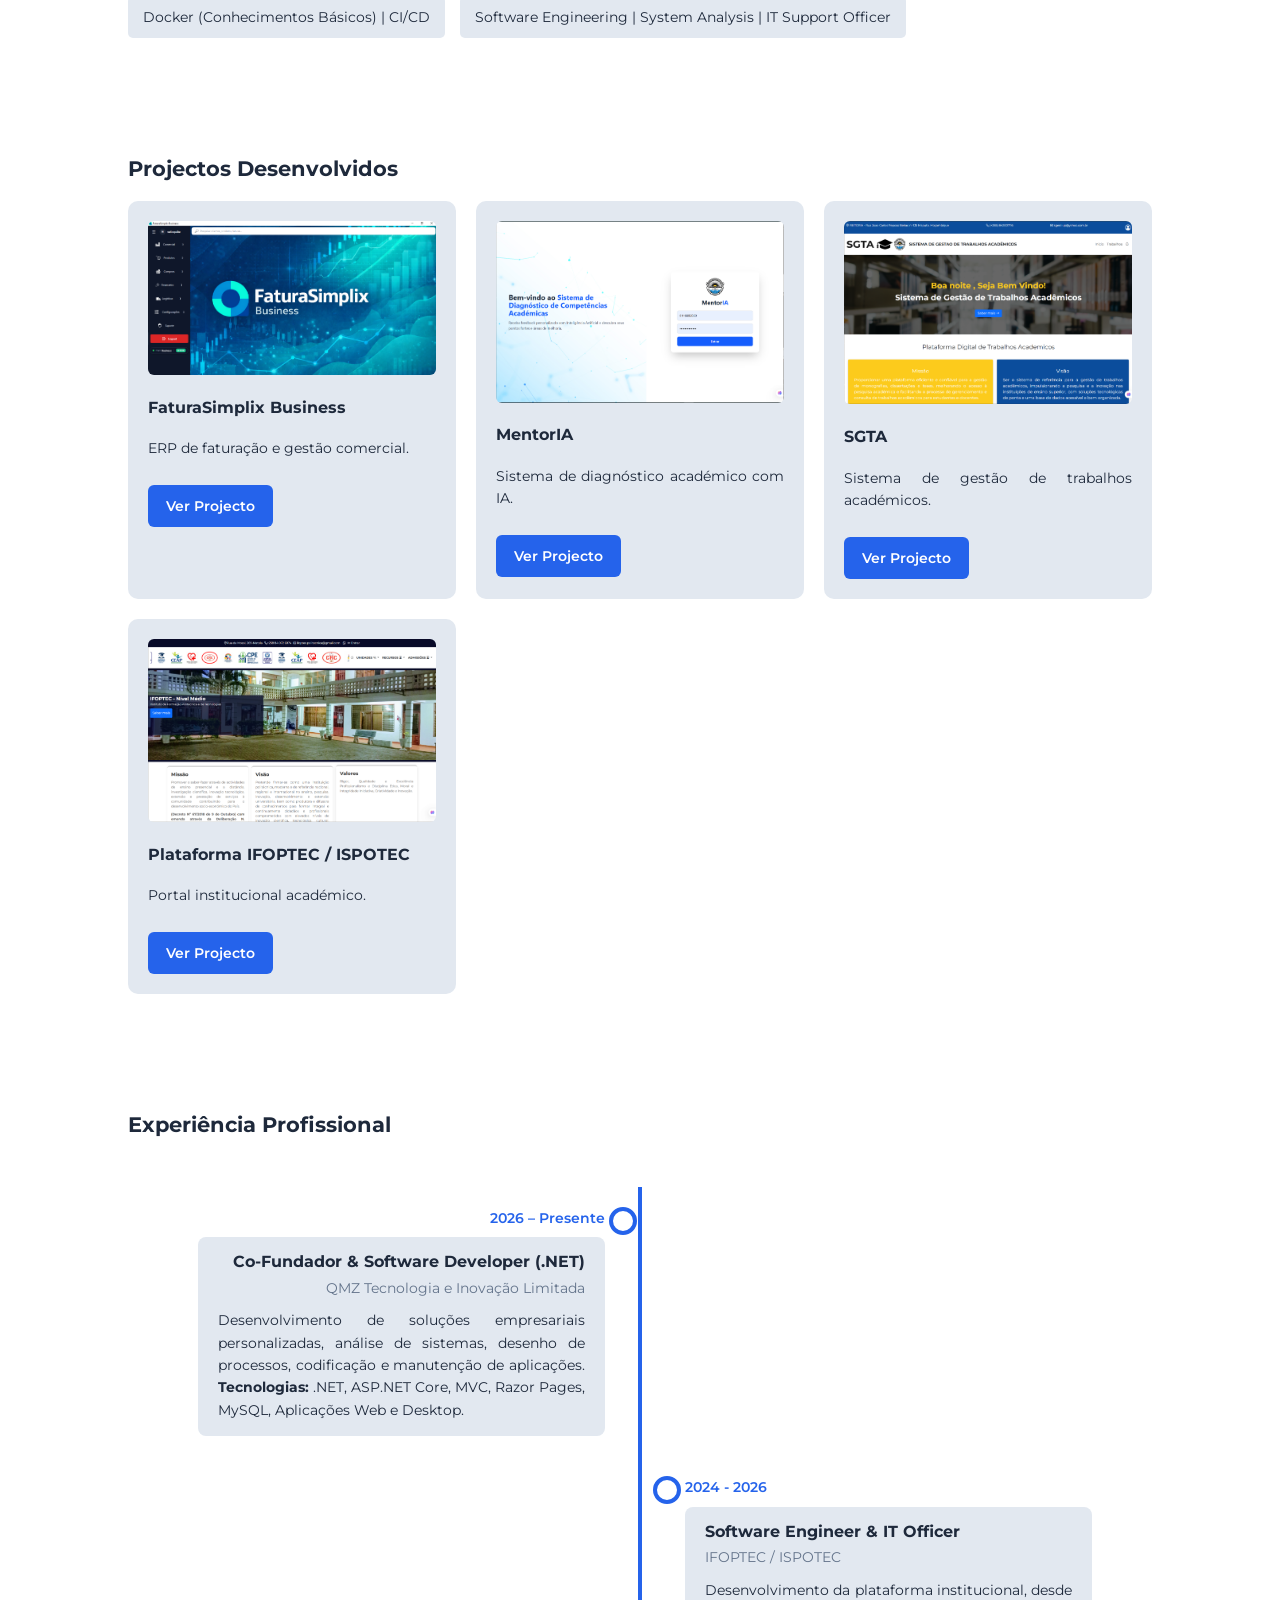
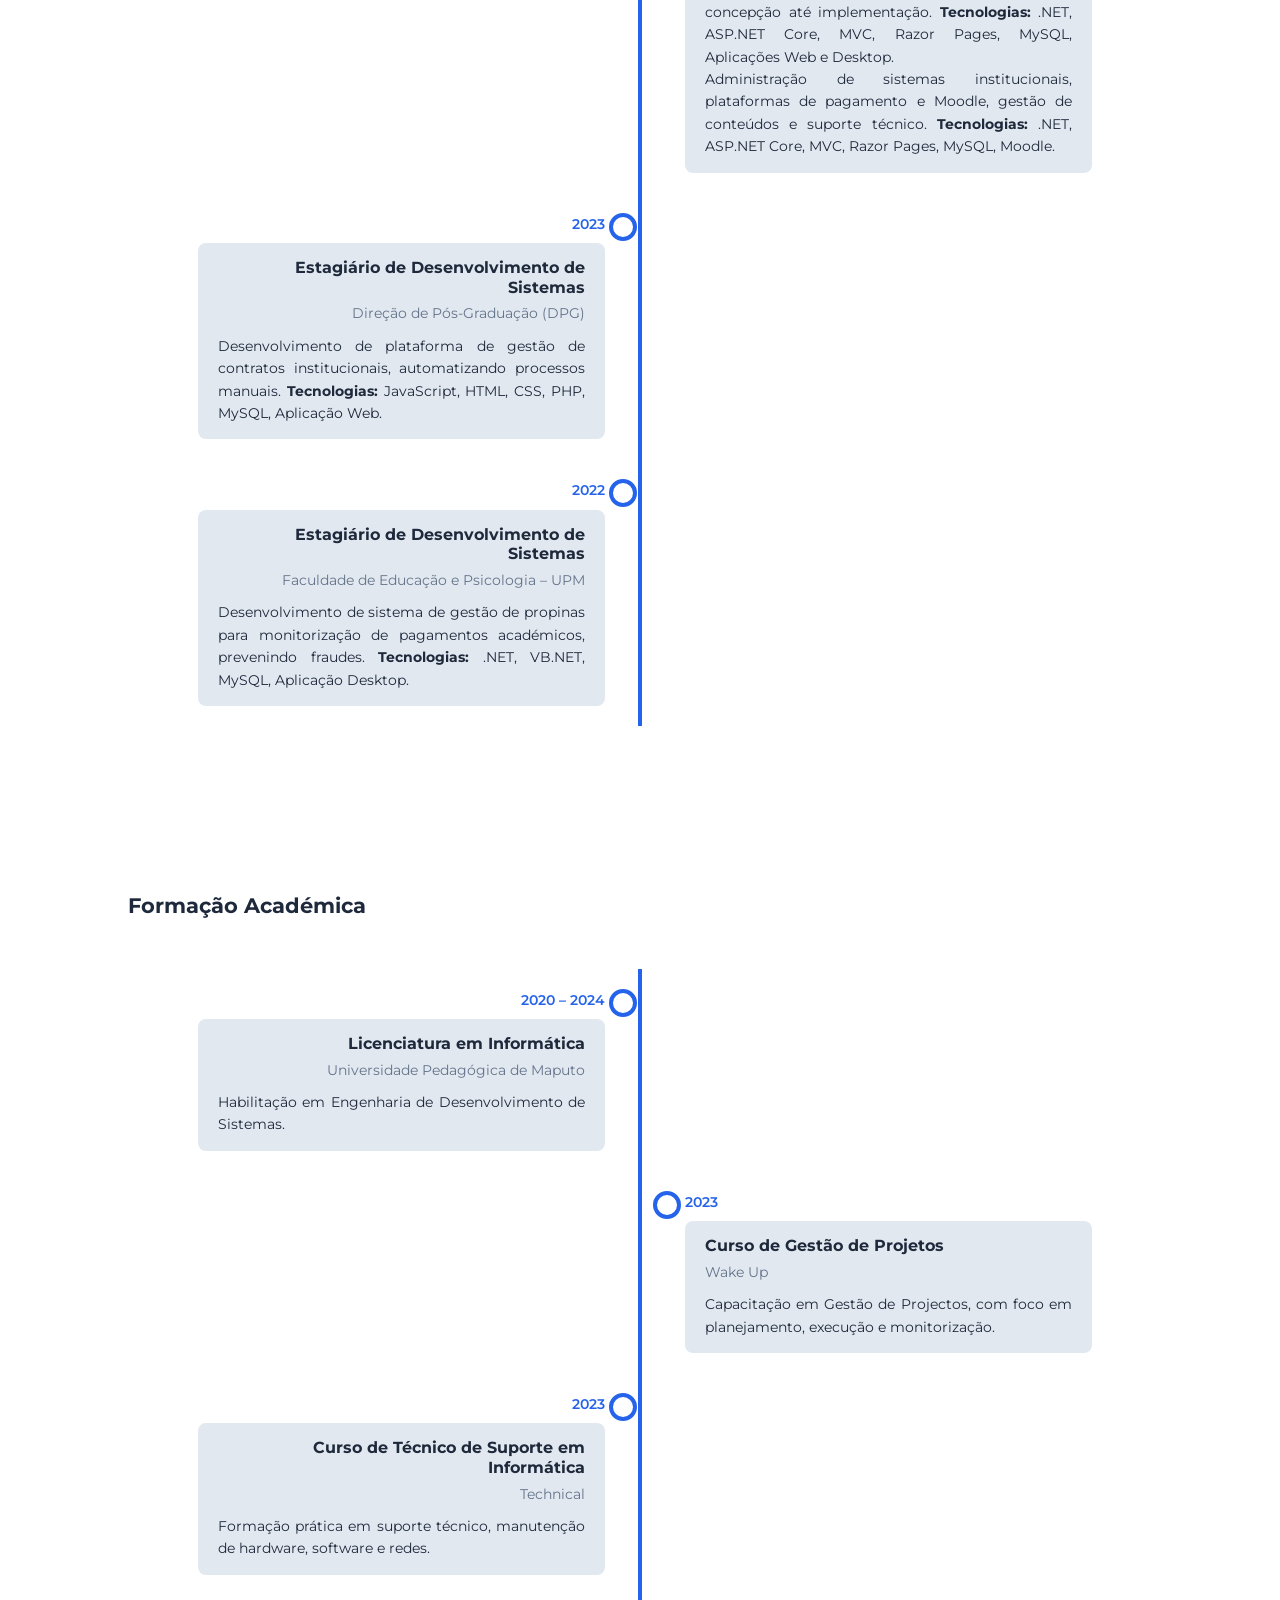
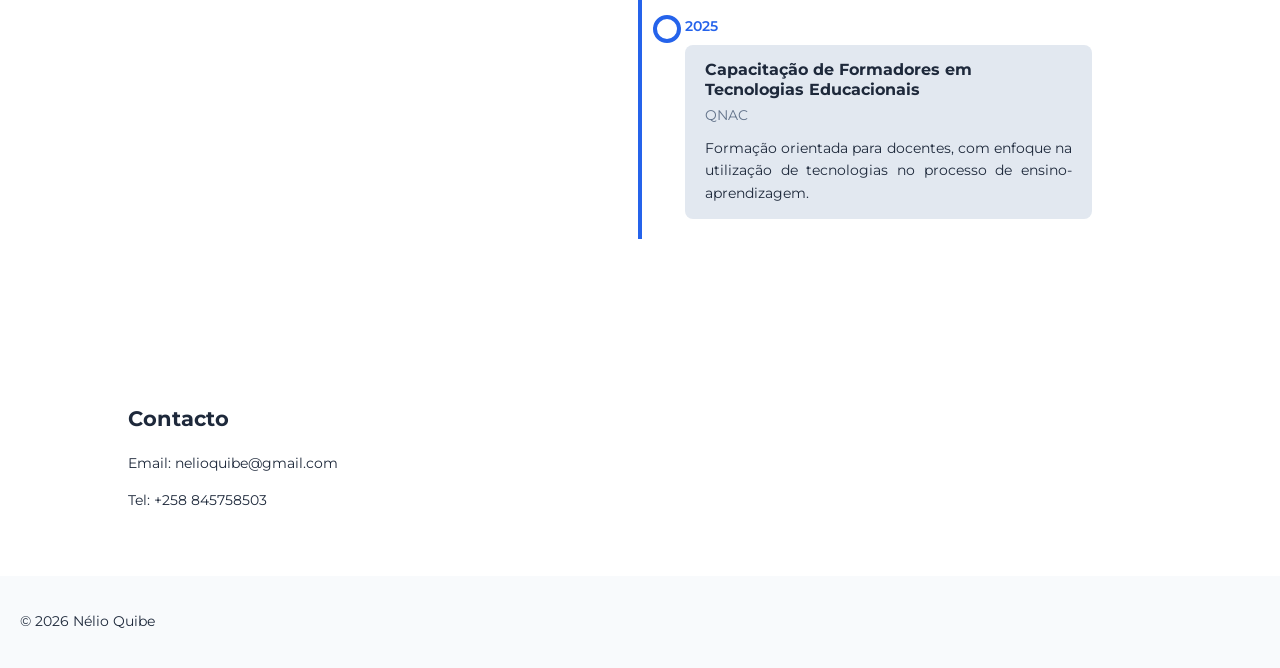
==== commit dbfb29f5: "actualizacao da informaçao" ====
--- a/index.html
+++ b/index.html
@@ -55,11 +55,12 @@
 
 <h1>Nélio Quibe</h1>
 
-<h2>Engenharia de Sistemas | Suporte de Aplicações</h2>
+<h2>Software Developer | Full Stack (.NET)</h2>
 
 <p>
 
-Especialista em desenvolvimento de sistemas empresariais.
+Apaixonado por desenvolver software que resolve problemas reais através
+de aplicações empresariais, APIs e soluções de gestão.
 
 </p>
 
@@ -81,17 +82,20 @@
 
 <h2>Sobre Mim</h2>
 
-<p>
-Sou Nélio Quibe, licenciado em Informática pela Universidade Pedagógica de Maputo, com especialização em Engenharia de Desenvolvimento de Sistemas. Possuo experiência consolidada no desenvolvimento de sistemas empresariais, plataformas académicas e soluções baseadas em Inteligência Artificial, com foco na criação de aplicações que proporcionem valor real a instituições e empresas.
-</p>
-
-<p>
-Ao longo da minha carreira, participei no desenvolvimento de diversos projectos de relevo, entre os quais se destacam: o <strong>FaturaSimplix Business</strong>, um ERP de faturação e gestão comercial destinado a pequenas e médias empresas em Moçambique; o <strong>MentorIA</strong>, sistema de diagnóstico académico com Inteligência Artificial que fornece feedback pedagógico personalizado aos estudantes; o <strong>SGTA</strong>, plataforma de gestão de trabalhos académicos e repositório digital institucional; e a <strong>Plataforma Institucional IFOPTEC / ISPOTEC</strong>, que centraliza processos de admissão e gestão académica de múltiplas unidades institucionais.
-</p>
-
-<p>
-A minha abordagem alia rigor técnico à atenção às necessidades do utilizador, procurando sempre desenvolver soluções intuitivas, eficientes e escaláveis. Nutro uma forte paixão pela aplicação da tecnologia à educação e à gestão empresarial, e estou continuamente em busca de inovar e optimizar processos através do desenvolvimento de sistemas inteligentes.
-</p>
+  <p>
+    Sou Nélio Quibe, licenciado em Informática pela Universidade Pedagógica de Maputo, com experiência no desenvolvimento de aplicações web, desktop e sistemas empresariais utilizando tecnologias como C#, .NET, ASP.NET Core, SQL Server e React.
+  </p>  
+  <p>
+    Ao longo do meu percurso participei no desenvolvimento de diferentes soluções para instituições de ensino e empresas. Entre elas destaca-se o FaturaSimplix Business ERP, um sistema de gestão comercial desenvolvido para pequenas e médias empresas em Moçambique, onde pude evoluir significativamente em áreas como arquitetura de software, modelação de bases de dados, regras de negócio, desempenho da aplicação e experiência do utilizador.
+  </p>
+
+  <p>
+    Também participei no desenvolvimento do MentorIA, uma plataforma de apoio ao diagnóstico académico baseada em Inteligência Artificial, bem como de sistemas académicos utilizados pelo IFOPTEC/ISPOTEC, envolvendo desenvolvimento de funcionalidades, manutenção, integração entre sistemas e suporte às operações.
+  </p> 
+
+  <p>
+  Gosto de aprender continuamente e procuro desenvolver software que seja simples de utilizar, fiável e capaz de responder às necessidades reais dos utilizadores.
+  </p>
 
 </section>
 
@@ -102,13 +106,16 @@
 <div class="skills">
 
 <span>HTML | CSS</span>
-<span>.NET / ASP.NET Core | Spring Boot</span>
+<span>.NET / ASP.NET Core </span>
 <span>C# | Java | PHP | Javascript | SQL</span>
 <span>SQL Server | MySQL | SQLite</span>
 <span>REST APIs | MVC</span>
 <span>Aplicações Web & Desktop</span>
+<span>Entity Framework Core | 
+JWT Authentication</span>
 <span>Github | Git Bash</span>
 <span>Windows | Linux</span>
+<span>Docker (Conhecimentos Básicos) | CI/CD</span>
 <span>Software Engineering | System Analysis | IT Support Officer</span>
 
 </div>
@@ -182,7 +189,7 @@
     <div class="timeline-item left">
       <div class="timeline-year">2026 – Presente</div>
       <div class="timeline-content">
-        <h3>Engenheiro de Desenvolvimento de Sistemas</h3>
+        <h3>Co-Fundador & Software Developer (.NET)</h3>
         <h4>QMZ Tecnologia e Inovação Limitada</h4>
         <p>
           Desenvolvimento de soluções empresariais personalizadas, análise de sistemas, desenho de processos, codificação e manutenção de aplicações.  
@@ -193,10 +200,14 @@
 
     <!-- 2025 -->
     <div class="timeline-item right">
-      <div class="timeline-year">2025</div>
-      <div class="timeline-content">
-        <h3>Gestor de Tecnologias de Informação e Comunicação</h3>
+      <div class="timeline-year">2024 - 2026</div>
+      <div class="timeline-content">
+        <h3>Software Engineer & IT Officer</h3>
         <h4>IFOPTEC / ISPOTEC</h4>
+        <p>
+          Desenvolvimento da plataforma institucional, desde concepção até implementação.  
+          <strong>Tecnologias:</strong> .NET, ASP.NET Core, MVC, Razor Pages, MySQL, Aplicações Web e Desktop.
+        </p>
         <p>
           Administração de sistemas institucionais, plataformas de pagamento e Moodle, gestão de conteúdos e suporte técnico.  
           <strong>Tecnologias:</strong> .NET, ASP.NET Core, MVC, Razor Pages, MySQL, Moodle.
@@ -204,21 +215,8 @@
       </div>
     </div>
 
-    <!-- 2024 -->
-    <div class="timeline-item left">
-      <div class="timeline-year">2024</div>
-      <div class="timeline-content">
-        <h3>Analista e Engenheiro de Sistemas</h3>
-        <h4>IFOPTEC / ISPOTEC</h4>
-        <p>
-          Desenvolvimento da plataforma institucional, desde concepção até implementação.  
-          <strong>Tecnologias:</strong> .NET, ASP.NET Core, MVC, Razor Pages, MySQL, Aplicações Web e Desktop.
-        </p>
-      </div>
-    </div>
-
     <!-- 2023 -->
-    <div class="timeline-item right">
+    <div class="timeline-item left">
       <div class="timeline-year">2023</div>
       <div class="timeline-content">
         <h3>Estagiário de Desenvolvimento de Sistemas</h3>
--- a/style.css
+++ b/style.css
@@ -581,4 +581,5 @@
 
 #about p{
 margin-bottom:12px;
+text-align: justify;
 }
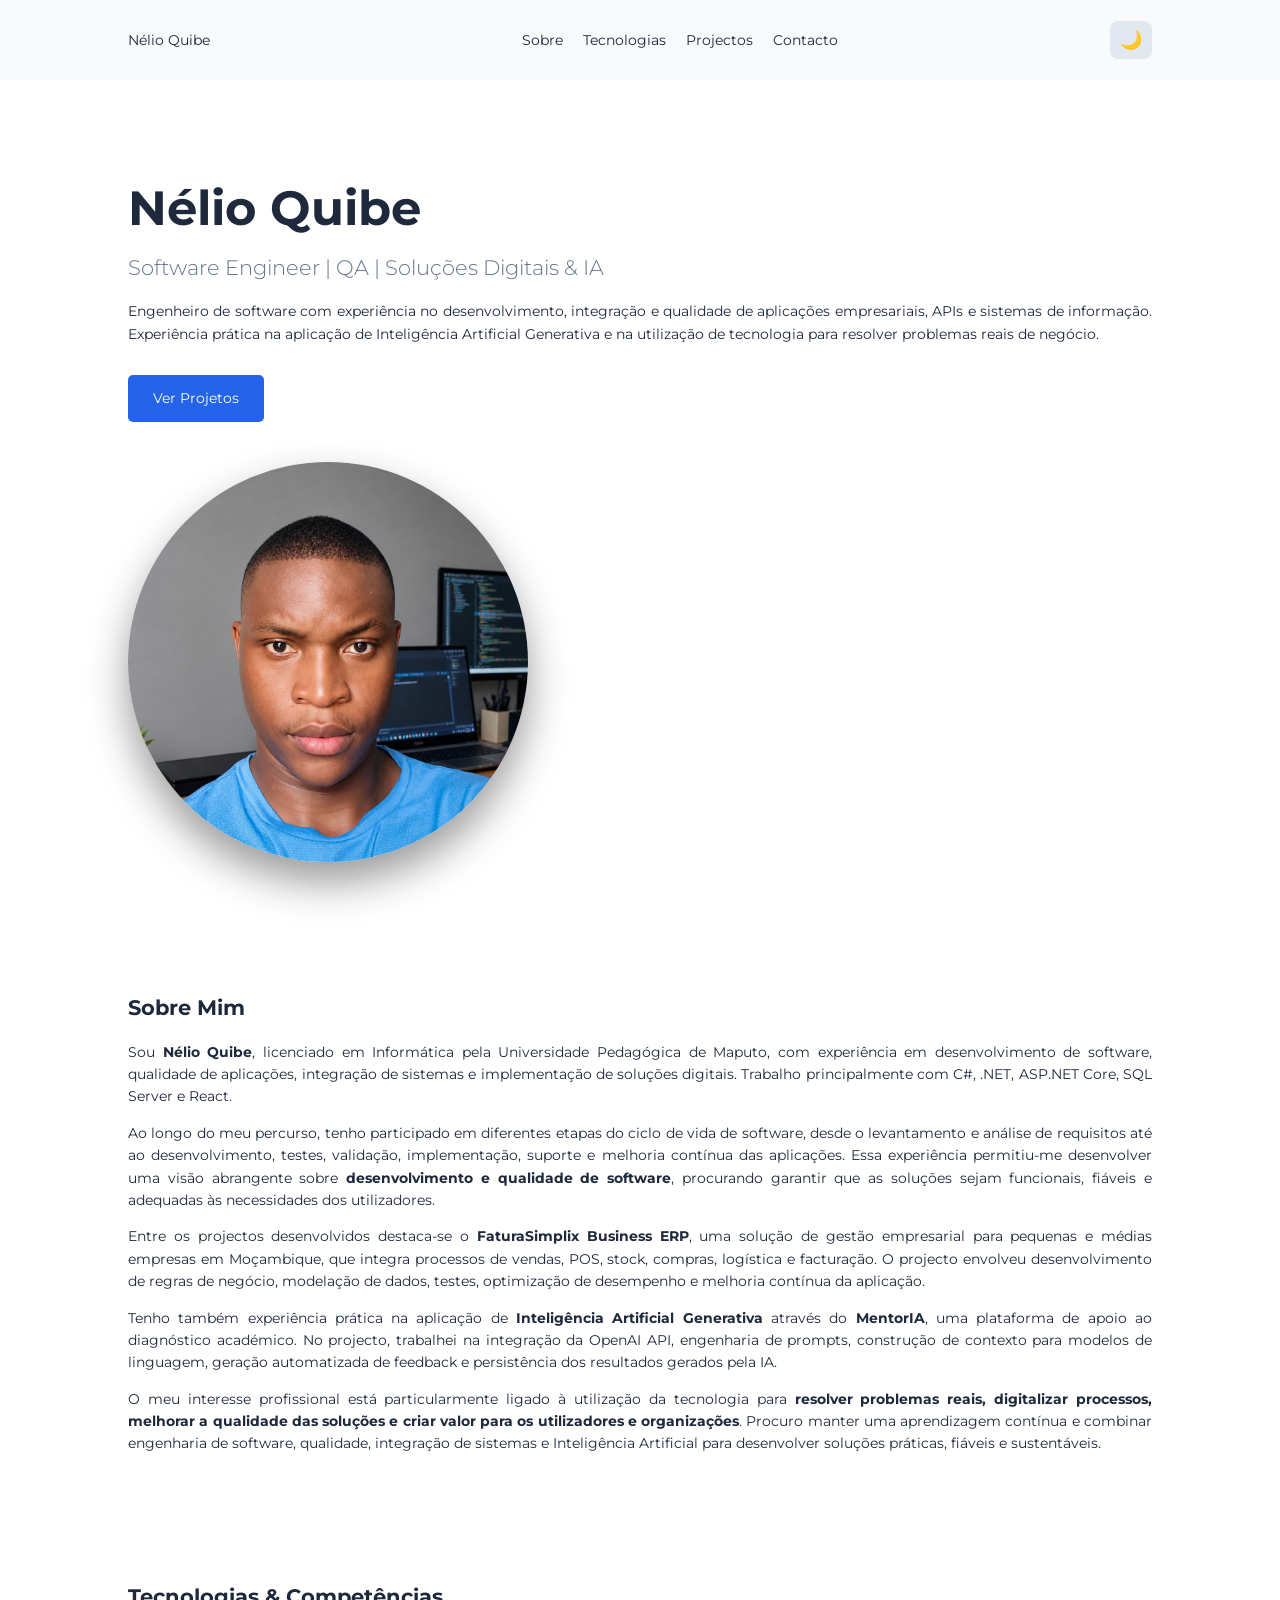
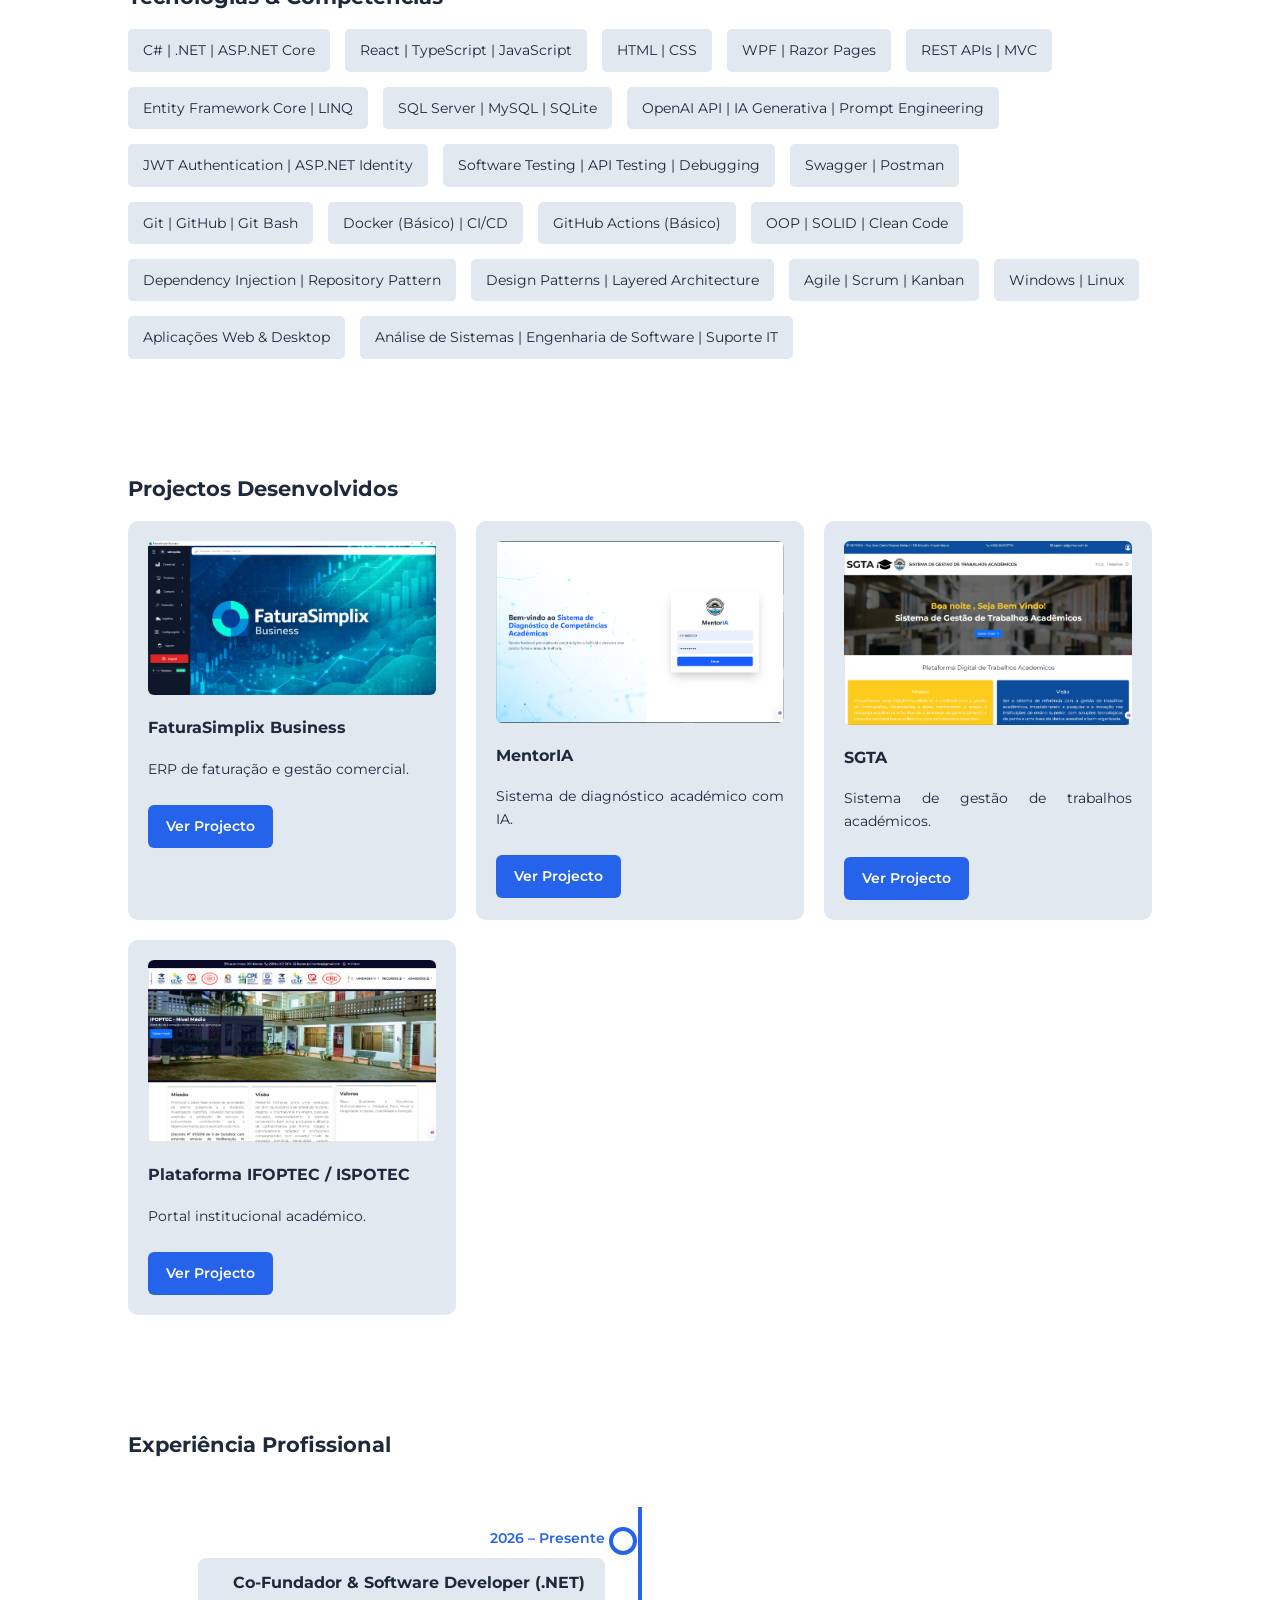
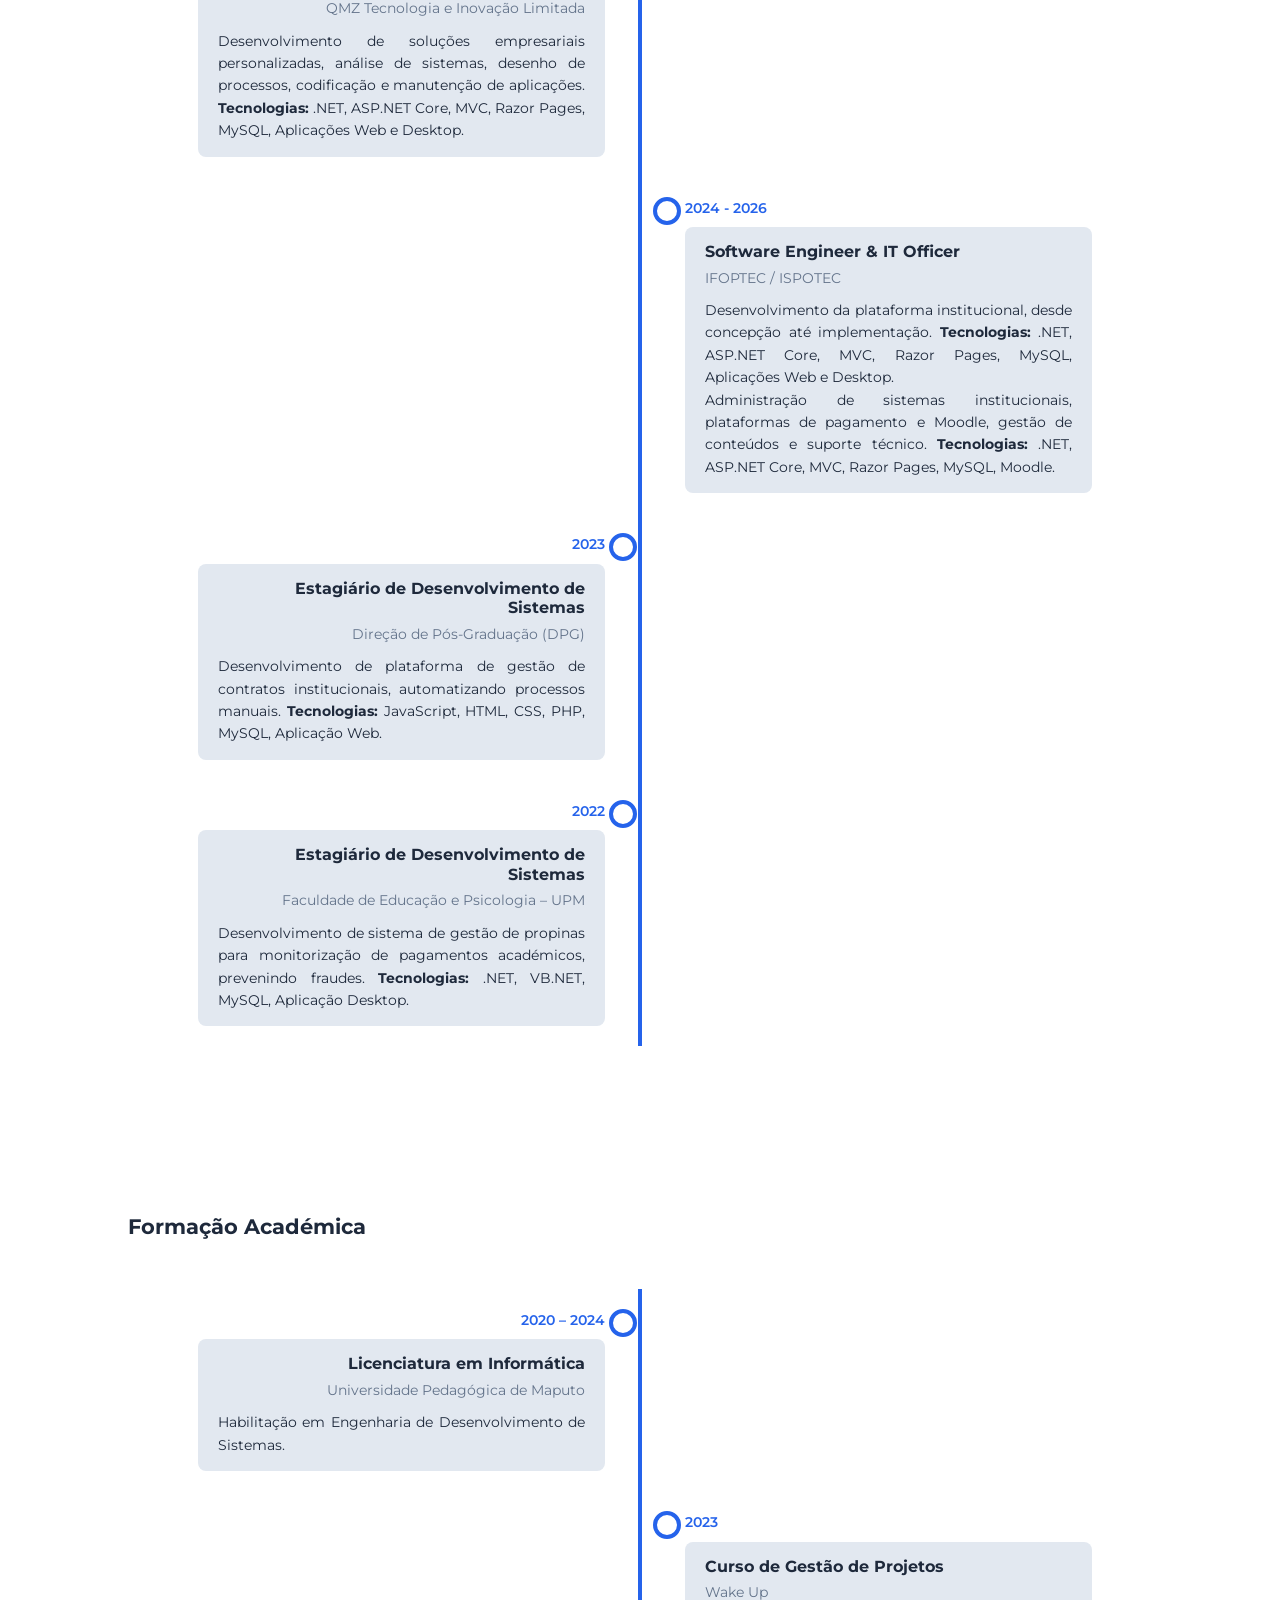
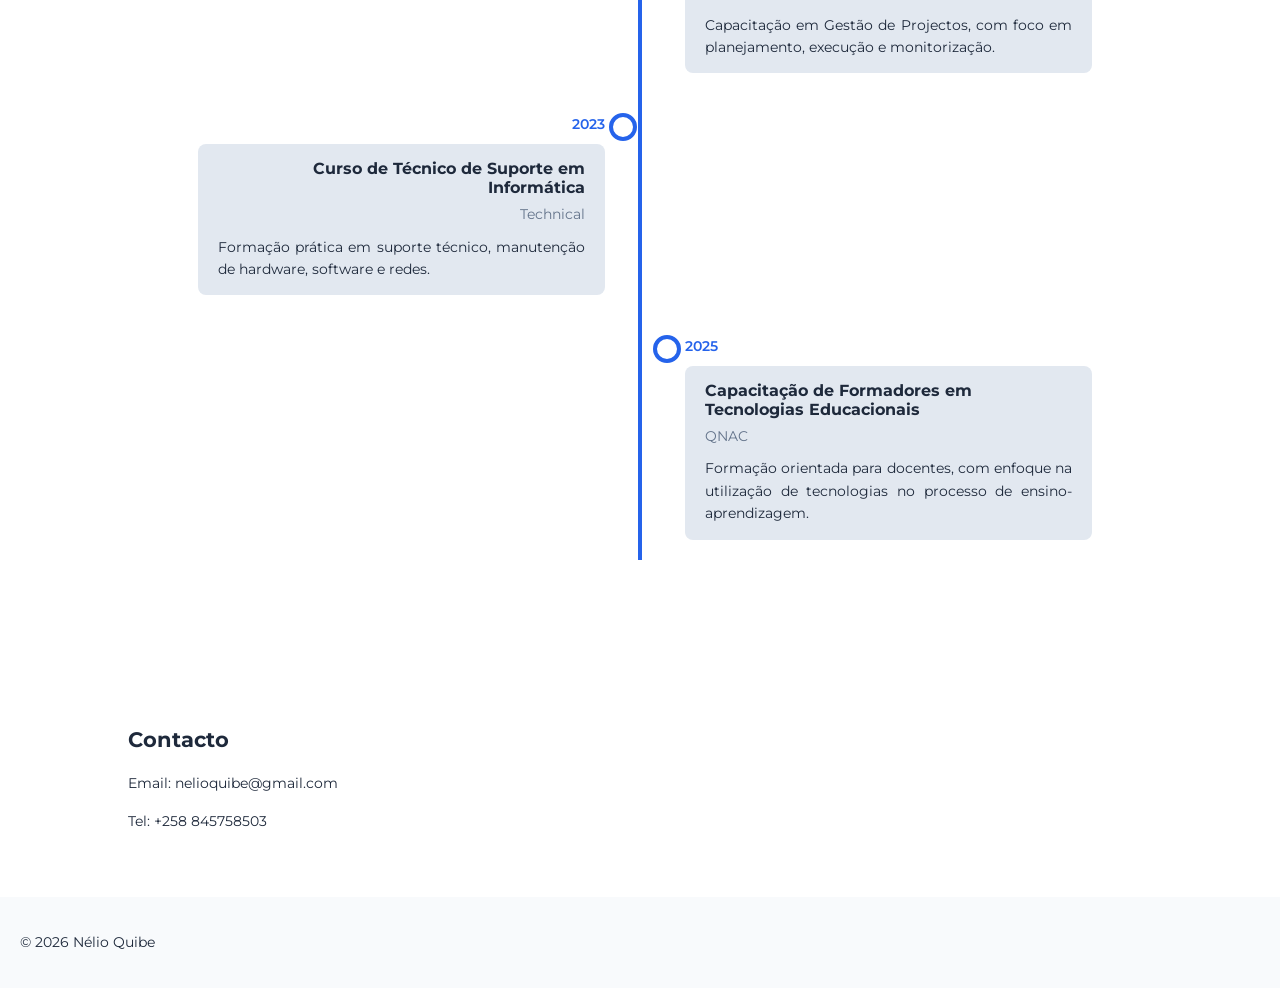
==== commit 5ab19950: "update" ====
--- a/index.html
+++ b/index.html
@@ -55,13 +55,13 @@
 
 <h1>Nélio Quibe</h1>
 
-<h2>Software Developer | Full Stack (.NET)</h2>
-
-<p>
-
-Apaixonado por desenvolver software que resolve problemas reais através
-de aplicações empresariais, APIs e soluções de gestão.
-
+<h2>Software Engineer | QA | Soluções Digitais & IA</h2>
+
+<p>
+    Engenheiro de software com experiência no desenvolvimento, integração e
+    qualidade de aplicações empresariais, APIs e sistemas de informação.
+    Experiência prática na aplicação de Inteligência Artificial Generativa
+    e na utilização de tecnologia para resolver problemas reais de negócio.
 </p>
 
 <a class="btn" href="#projects">Ver Projetos</a>
@@ -82,21 +82,50 @@
 
 <h2>Sobre Mim</h2>
 
-  <p>
-    Sou Nélio Quibe, licenciado em Informática pela Universidade Pedagógica de Maputo, com experiência no desenvolvimento de aplicações web, desktop e sistemas empresariais utilizando tecnologias como C#, .NET, ASP.NET Core, SQL Server e React.
-  </p>  
-  <p>
-    Ao longo do meu percurso participei no desenvolvimento de diferentes soluções para instituições de ensino e empresas. Entre elas destaca-se o FaturaSimplix Business ERP, um sistema de gestão comercial desenvolvido para pequenas e médias empresas em Moçambique, onde pude evoluir significativamente em áreas como arquitetura de software, modelação de bases de dados, regras de negócio, desempenho da aplicação e experiência do utilizador.
-  </p>
-
-  <p>
-    Também participei no desenvolvimento do MentorIA, uma plataforma de apoio ao diagnóstico académico baseada em Inteligência Artificial, bem como de sistemas académicos utilizados pelo IFOPTEC/ISPOTEC, envolvendo desenvolvimento de funcionalidades, manutenção, integração entre sistemas e suporte às operações.
-  </p> 
-
-  <p>
-  Gosto de aprender continuamente e procuro desenvolver software que seja simples de utilizar, fiável e capaz de responder às necessidades reais dos utilizadores.
-  </p>
-
+<p>
+    Sou <strong>Nélio Quibe</strong>, licenciado em Informática pela Universidade
+    Pedagógica de Maputo, com experiência em desenvolvimento de software,
+    qualidade de aplicações, integração de sistemas e implementação de soluções
+    digitais. Trabalho principalmente com C#, .NET, ASP.NET Core, SQL Server e
+    React.
+</p>
+
+<p>
+    Ao longo do meu percurso, tenho participado em diferentes etapas do ciclo
+    de vida de software, desde o levantamento e análise de requisitos até ao
+    desenvolvimento, testes, validação, implementação, suporte e melhoria
+    contínua das aplicações. Essa experiência permitiu-me desenvolver uma visão
+    abrangente sobre <strong>desenvolvimento e qualidade de software</strong>,
+    procurando garantir que as soluções sejam funcionais, fiáveis e adequadas
+    às necessidades dos utilizadores.
+</p>
+
+<p>
+    Entre os projectos desenvolvidos destaca-se o
+    <strong>FaturaSimplix Business ERP</strong>, uma solução de gestão empresarial
+    para pequenas e médias empresas em Moçambique, que integra processos de
+    vendas, POS, stock, compras, logística e facturação. O projecto envolveu
+    desenvolvimento de regras de negócio, modelação de dados, testes,
+    optimização de desempenho e melhoria contínua da aplicação.
+</p>
+
+<p>
+    Tenho também experiência prática na aplicação de
+    <strong>Inteligência Artificial Generativa</strong> através do
+    <strong>MentorIA</strong>, uma plataforma de apoio ao diagnóstico académico.
+    No projecto, trabalhei na integração da OpenAI API, engenharia de prompts,
+    construção de contexto para modelos de linguagem, geração automatizada de
+    feedback e persistência dos resultados gerados pela IA.
+</p>
+
+<p>
+    O meu interesse profissional está particularmente ligado à utilização da
+    tecnologia para <strong>resolver problemas reais, digitalizar processos,
+    melhorar a qualidade das soluções e criar valor para os utilizadores e
+    organizações</strong>. Procuro manter uma aprendizagem contínua e combinar
+    engenharia de software, qualidade, integração de sistemas e Inteligência
+    Artificial para desenvolver soluções práticas, fiáveis e sustentáveis.
+</p>
 </section>
 
 <section id="skills">
@@ -105,18 +134,47 @@
 
 <div class="skills">
 
-<span>HTML | CSS</span>
-<span>.NET / ASP.NET Core </span>
-<span>C# | Java | PHP | Javascript | SQL</span>
-<span>SQL Server | MySQL | SQLite</span>
-<span>REST APIs | MVC</span>
-<span>Aplicações Web & Desktop</span>
-<span>Entity Framework Core | 
-JWT Authentication</span>
-<span>Github | Git Bash</span>
-<span>Windows | Linux</span>
-<span>Docker (Conhecimentos Básicos) | CI/CD</span>
-<span>Software Engineering | System Analysis | IT Support Officer</span>
+    <span>C# | .NET | ASP.NET Core</span>
+
+    <span>React | TypeScript | JavaScript</span>
+
+    <span>HTML | CSS</span>
+
+    <span>WPF | Razor Pages</span>
+
+    <span>REST APIs | MVC</span>
+
+    <span>Entity Framework Core | LINQ</span>
+
+    <span>SQL Server | MySQL | SQLite</span>
+
+    <span>OpenAI API | IA Generativa | Prompt Engineering</span>
+
+    <span>JWT Authentication | ASP.NET Identity</span>
+
+    <span>Software Testing | API Testing | Debugging</span>
+
+    <span>Swagger | Postman</span>
+
+    <span>Git | GitHub | Git Bash</span>
+
+    <span>Docker (Básico) | CI/CD</span>
+
+    <span>GitHub Actions (Básico)</span>
+
+    <span>OOP | SOLID | Clean Code</span>
+
+    <span>Dependency Injection | Repository Pattern</span>
+
+    <span>Design Patterns | Layered Architecture</span>
+
+    <span>Agile | Scrum | Kanban</span>
+
+    <span>Windows | Linux</span>
+
+    <span>Aplicações Web & Desktop</span>
+
+    <span>Análise de Sistemas | Engenharia de Software | Suporte IT</span>
 
 </div>
 
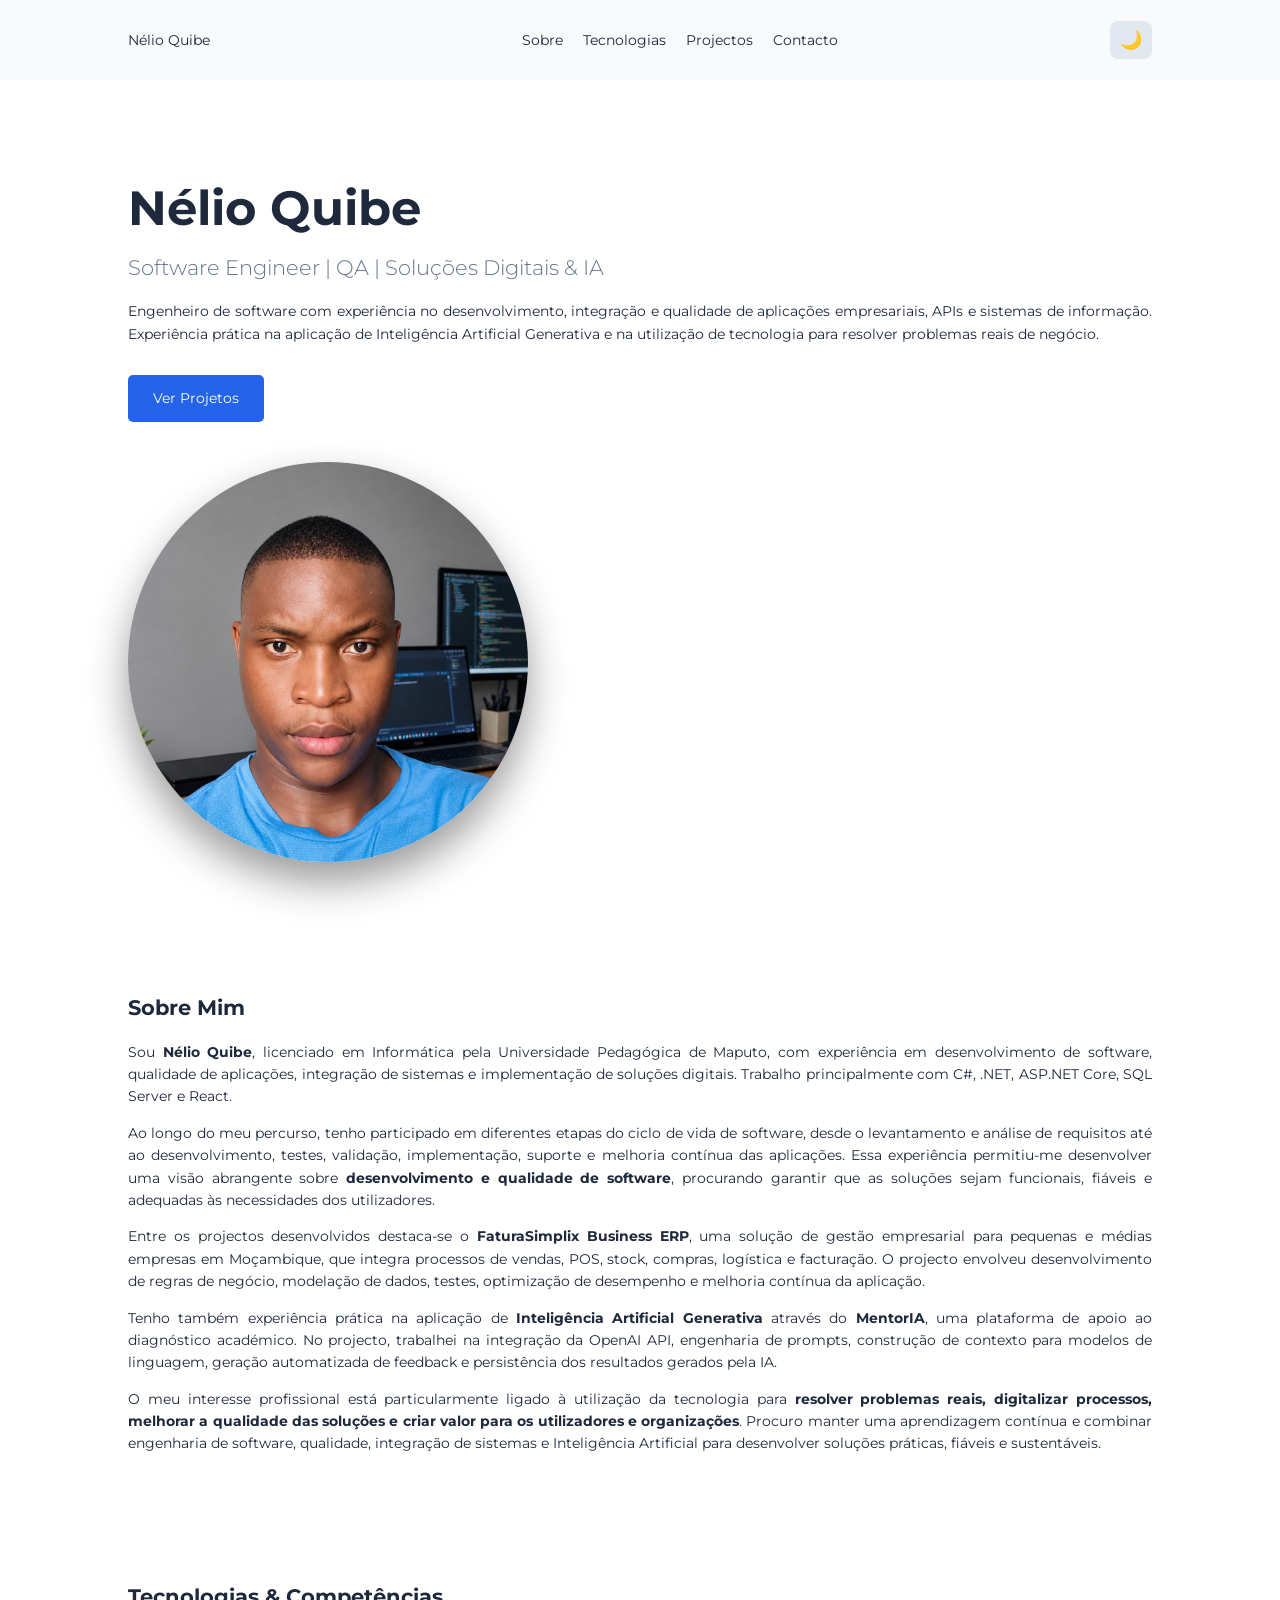
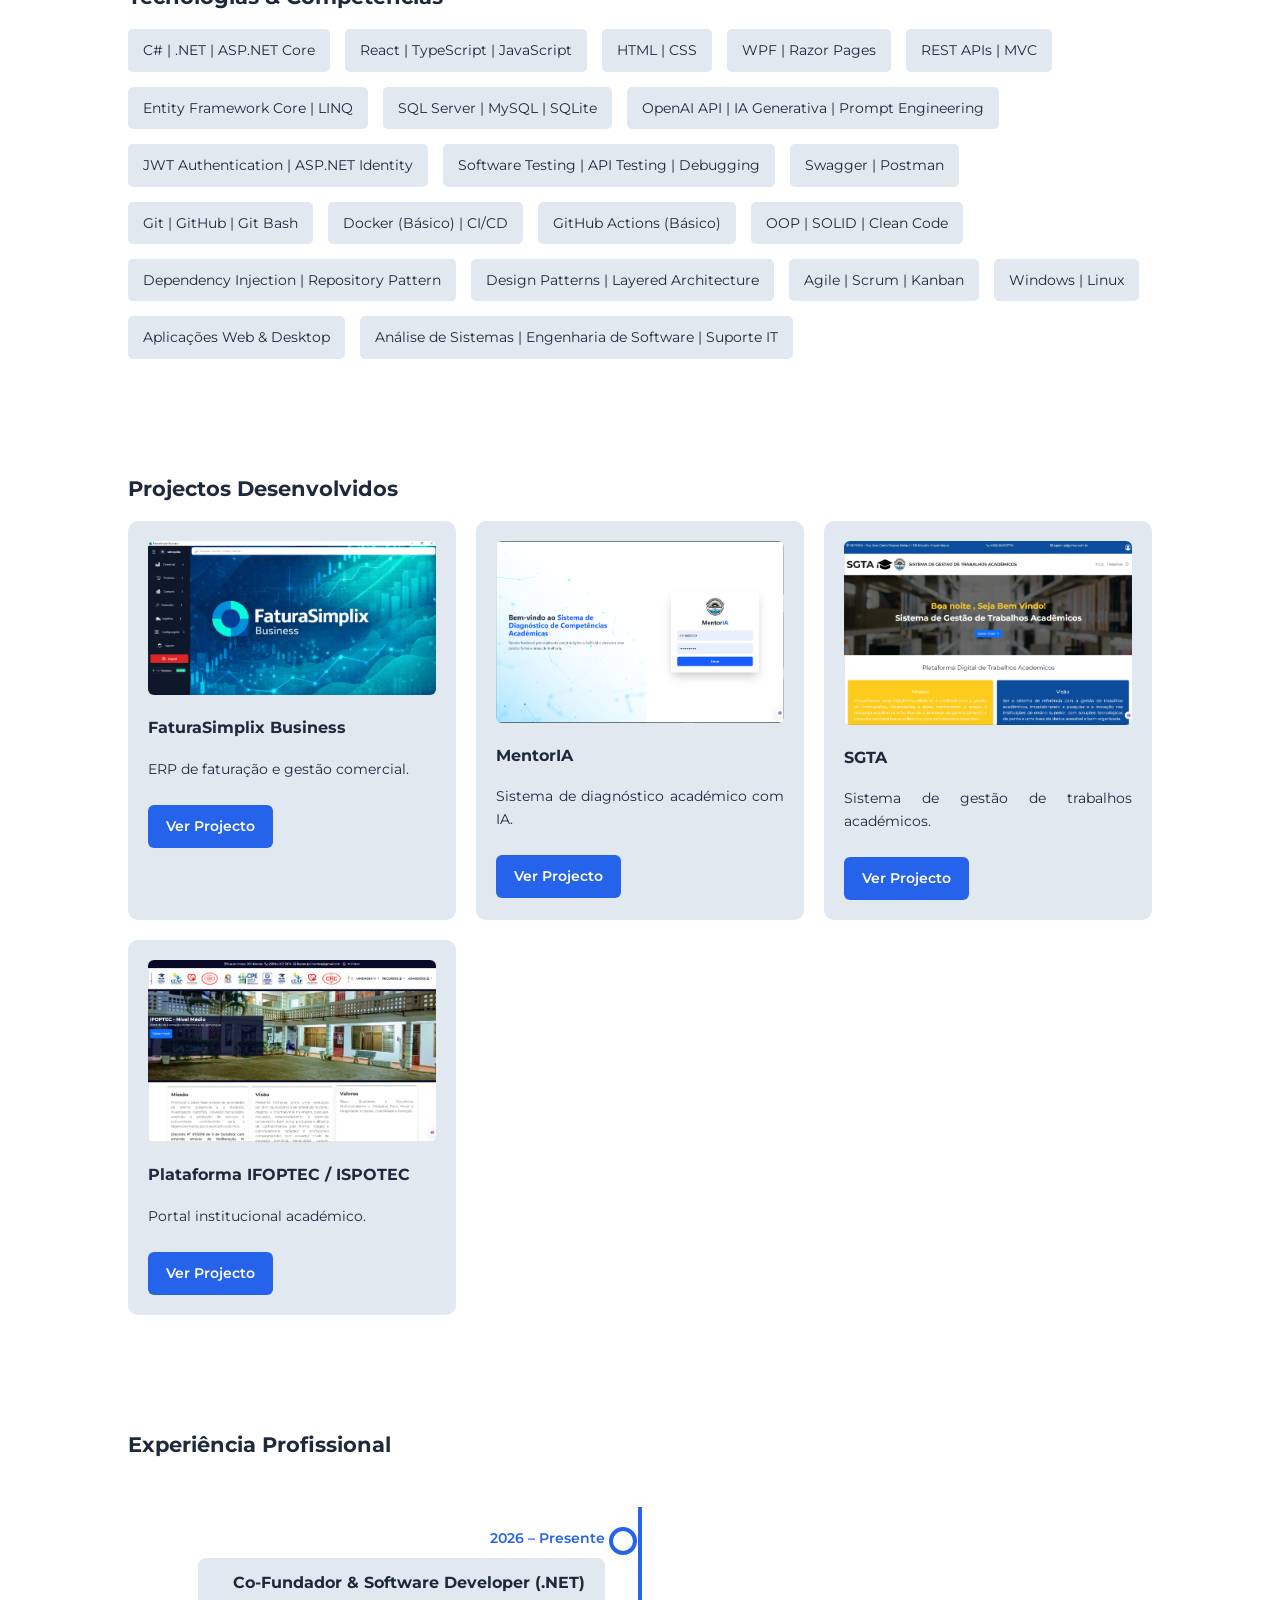
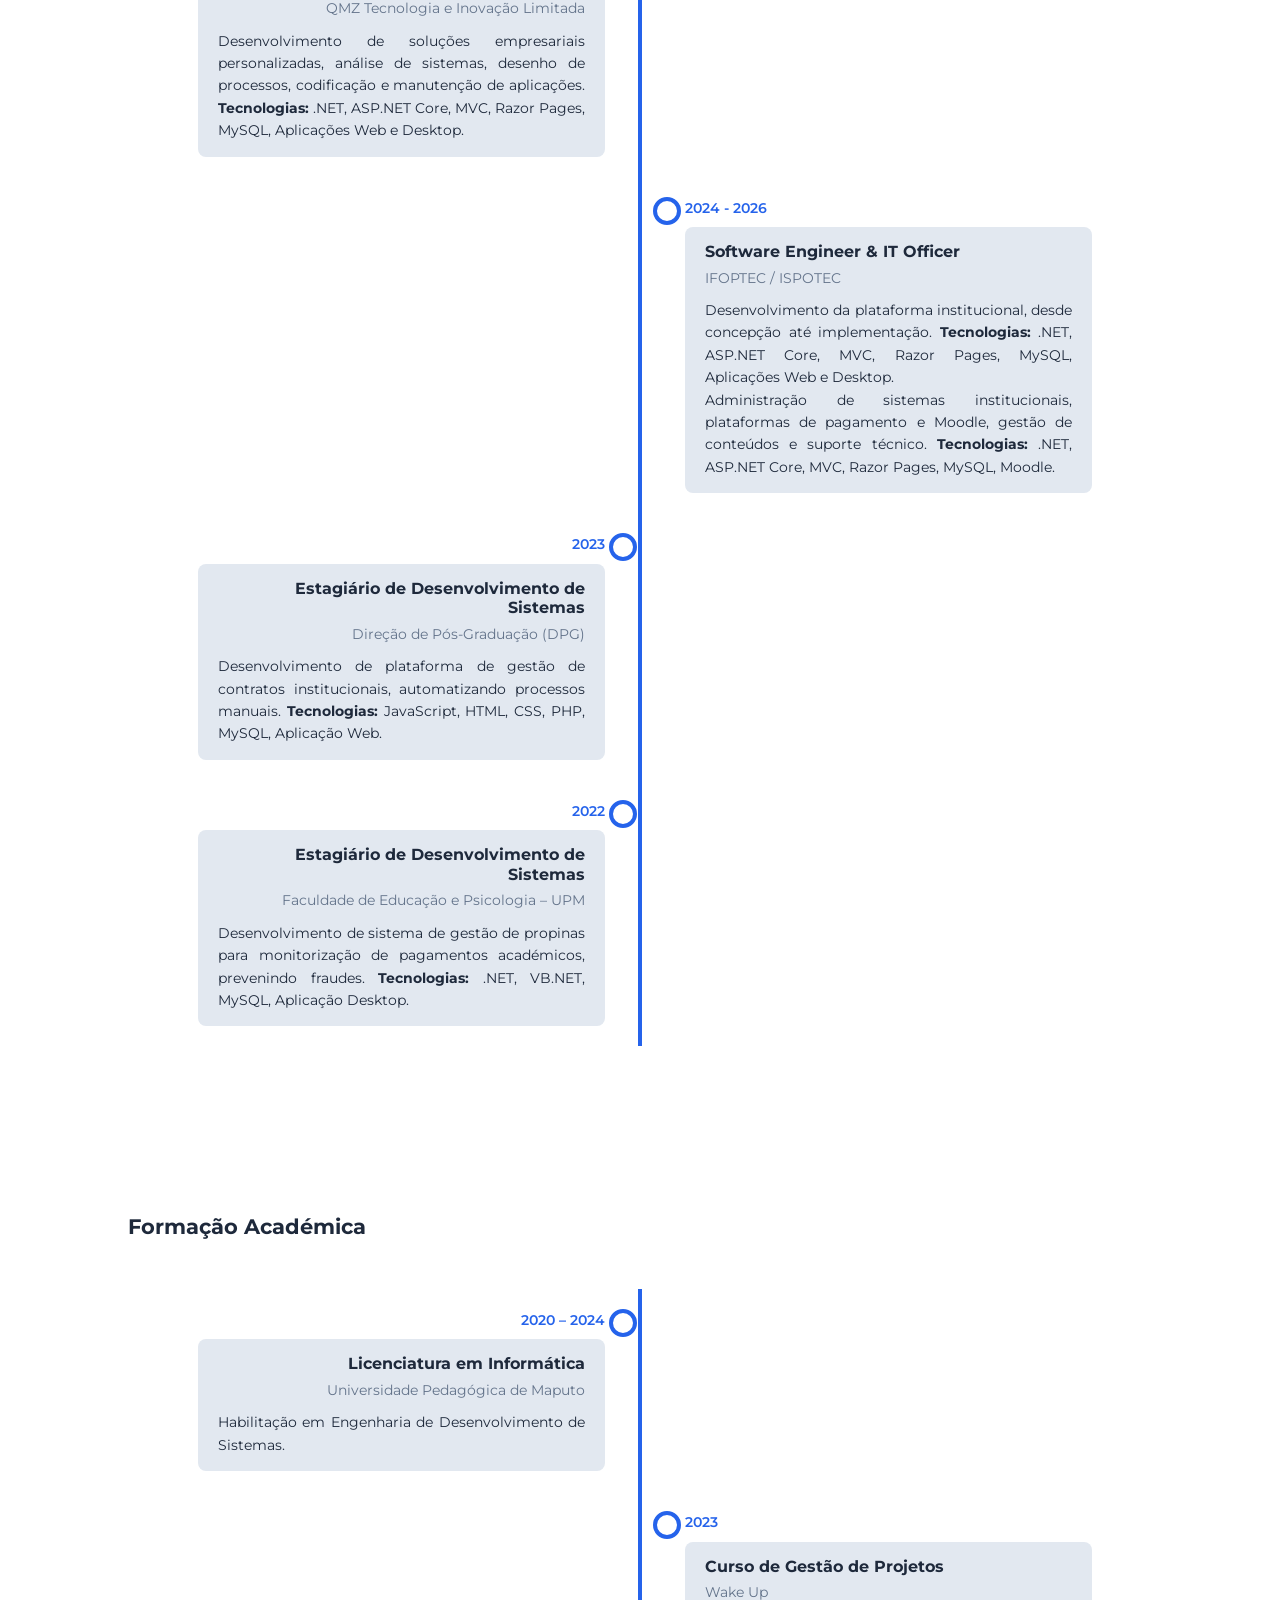
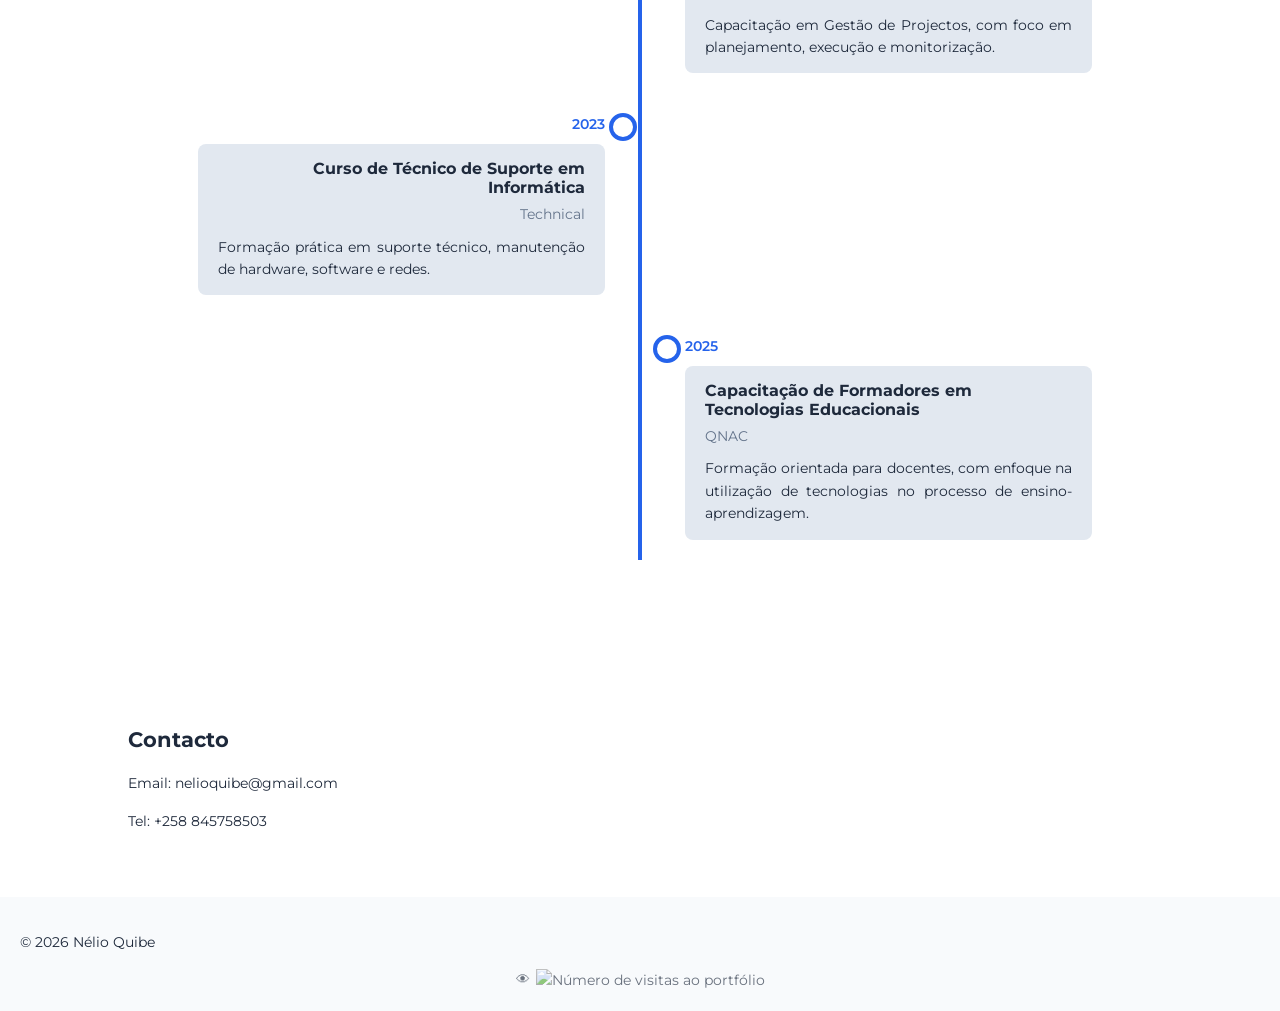
==== commit 899d52fc: "visits" ====
--- a/index.html
+++ b/index.html
@@ -365,10 +365,18 @@
 
 <footer>
 
-<p>© 2026 Nélio Quibe</p>
+    <p>© 2026 Nélio Quibe</p>
+
+    <div class="visitor-counter">
+        <span class="visitor-icon">👁</span>
+
+        <img
+            src="https://hits.sh/nelioquibe-258.github.io/portifolio.svg?label=visitas&style=flat&color=555&labelColor=333"
+            alt="Número de visitas ao portfólio"
+        >
+    </div>
 
 </footer>
-
 <script src="script.js"></script>
 
 </body>
--- a/style.css
+++ b/style.css
@@ -582,4 +582,25 @@
 #about p{
 margin-bottom:12px;
 text-align: justify;
+}
+
+
+.visitor-counter {
+    display: flex;
+    justify-content: center;
+    align-items: center;
+    gap: 6px;
+    margin-top: 8px;
+    opacity: 0.65;
+}
+
+.visitor-counter img {
+    height: 20px;
+    width: auto;
+    border: none;
+    display: block;
+}
+
+.visitor-icon {
+    font-size: 14px;
 }
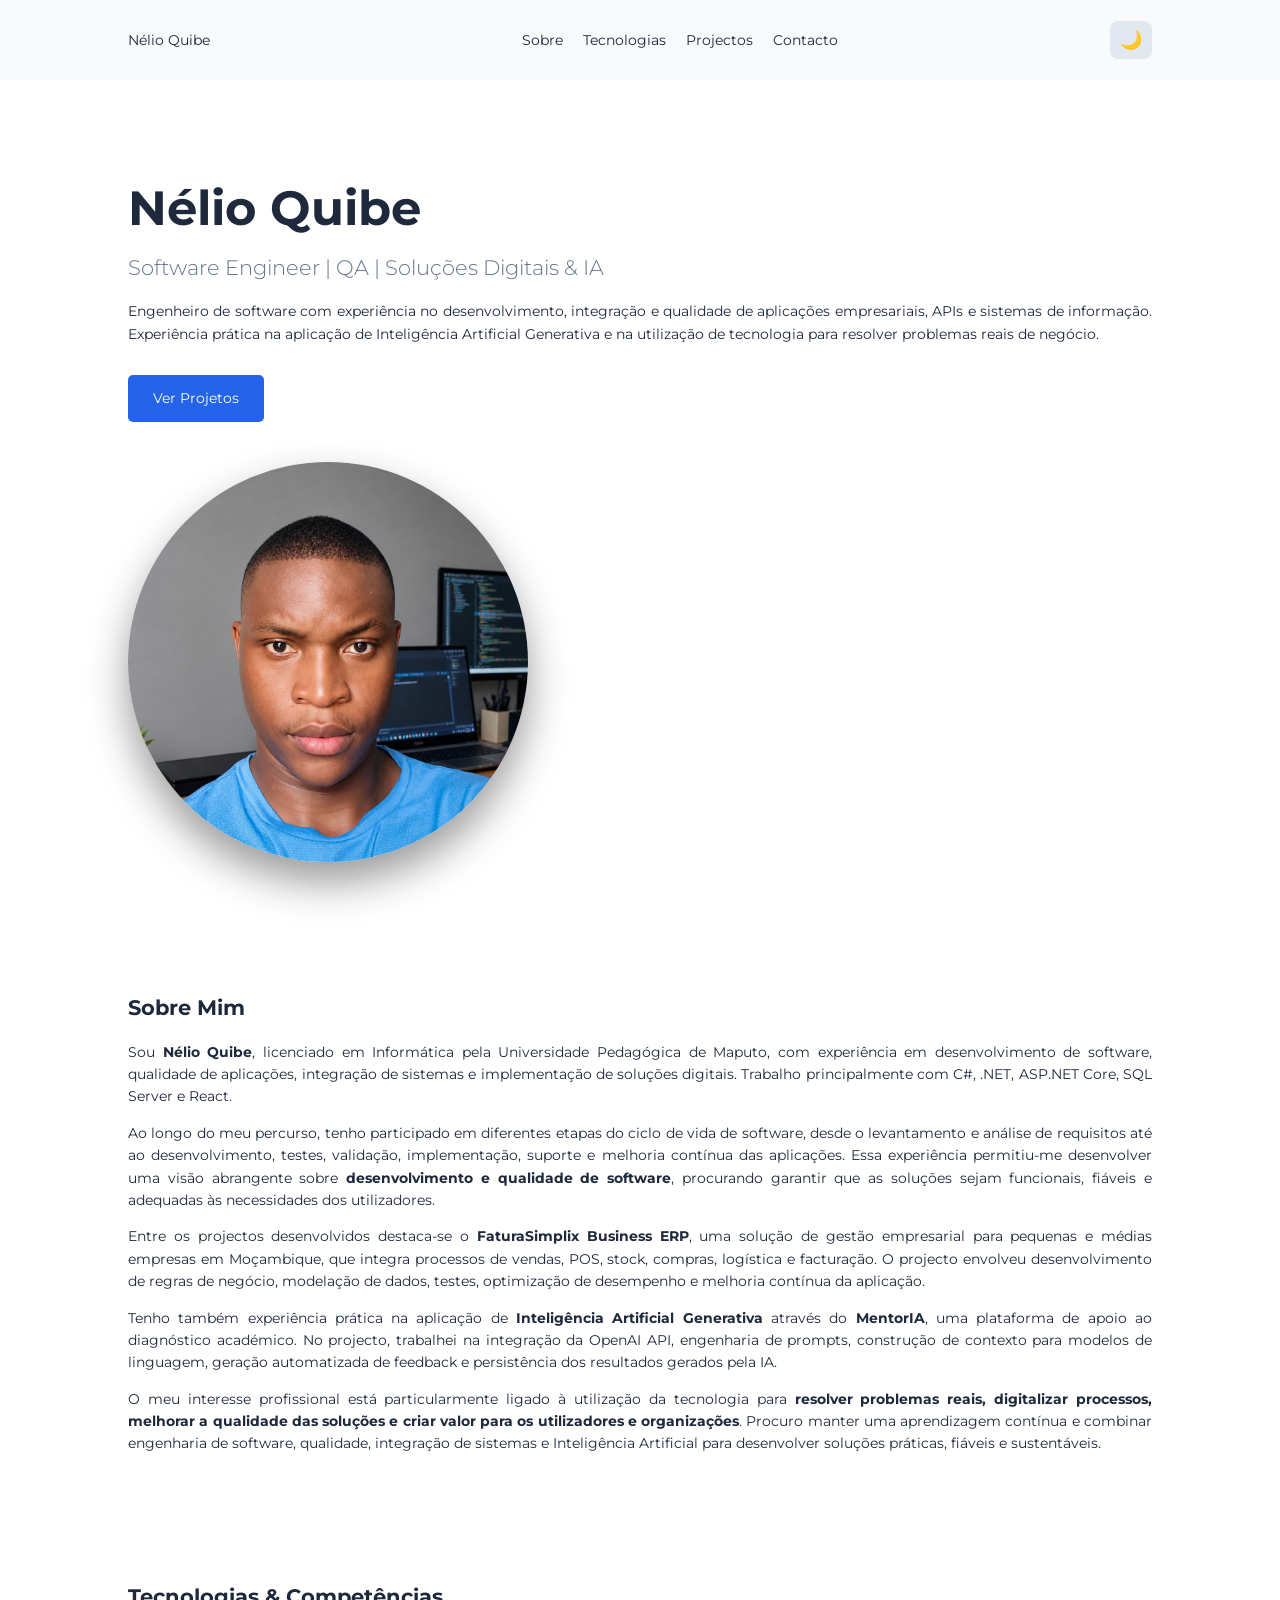
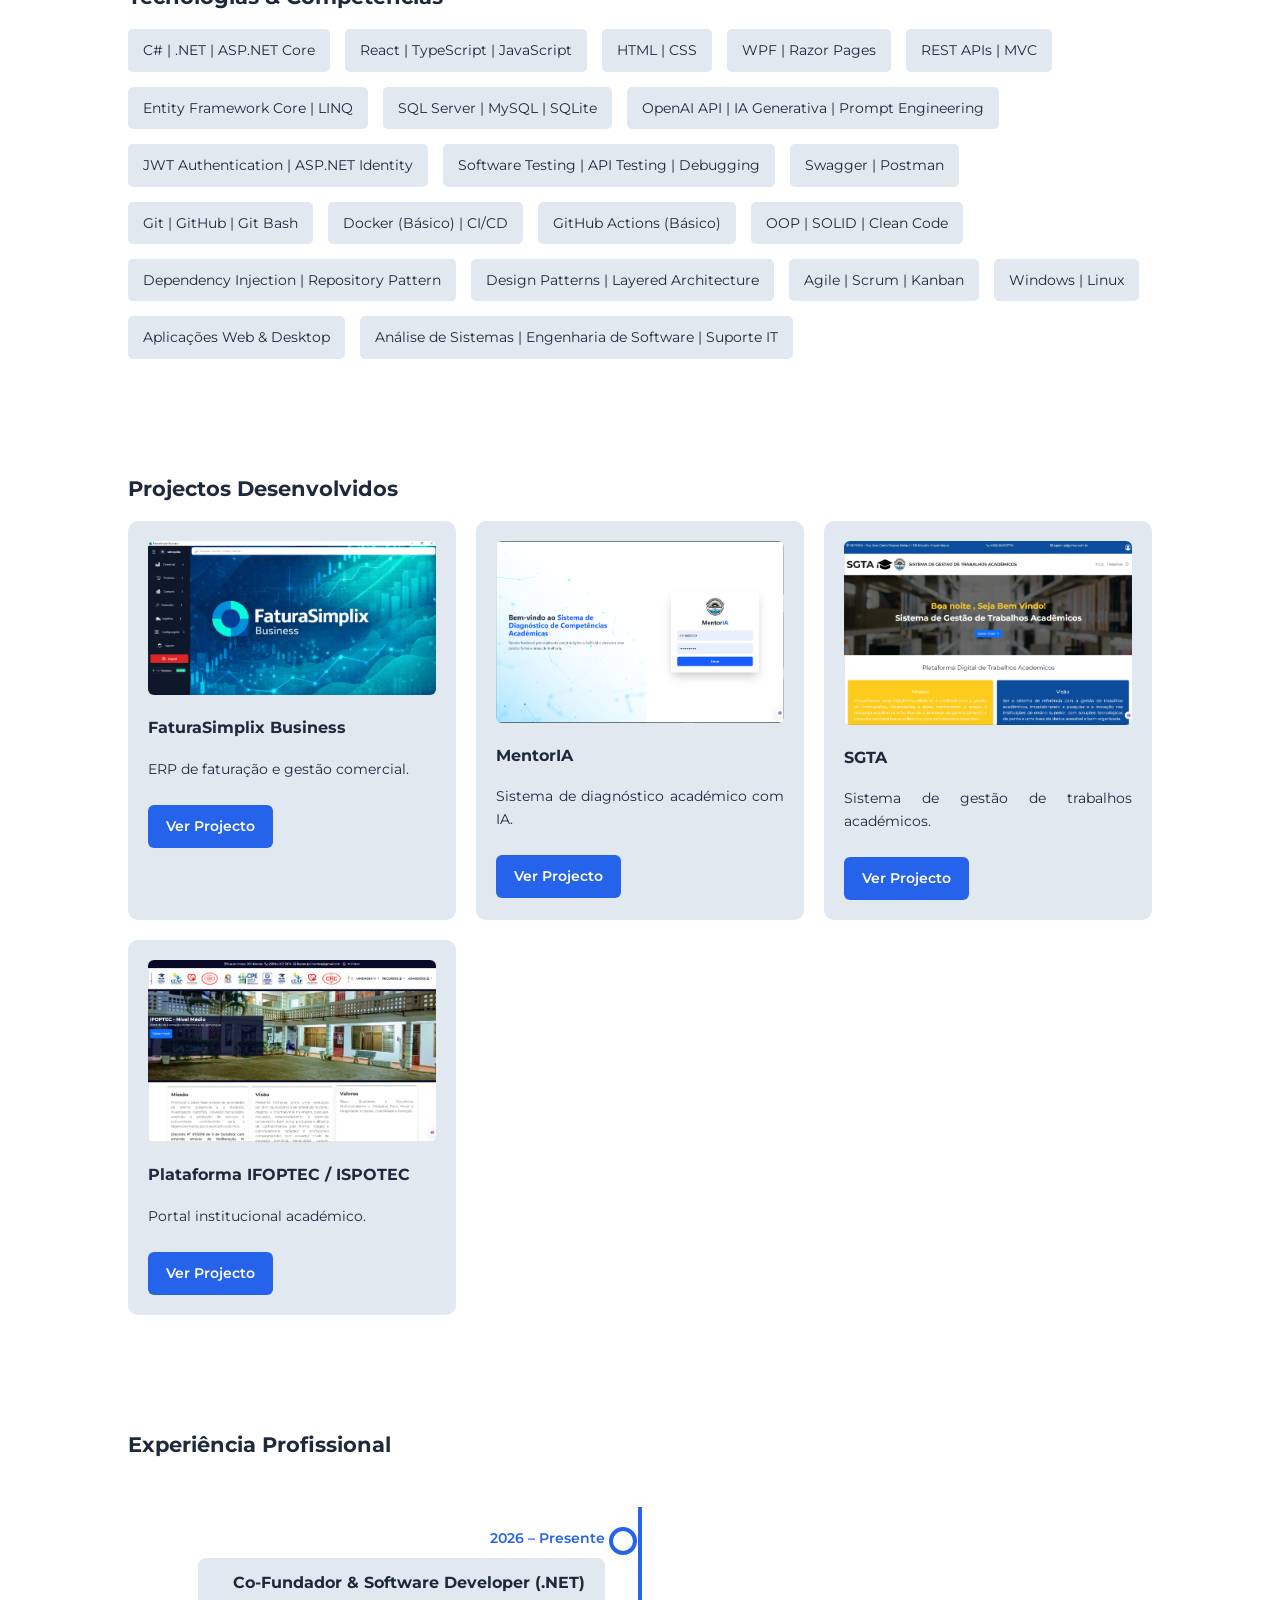
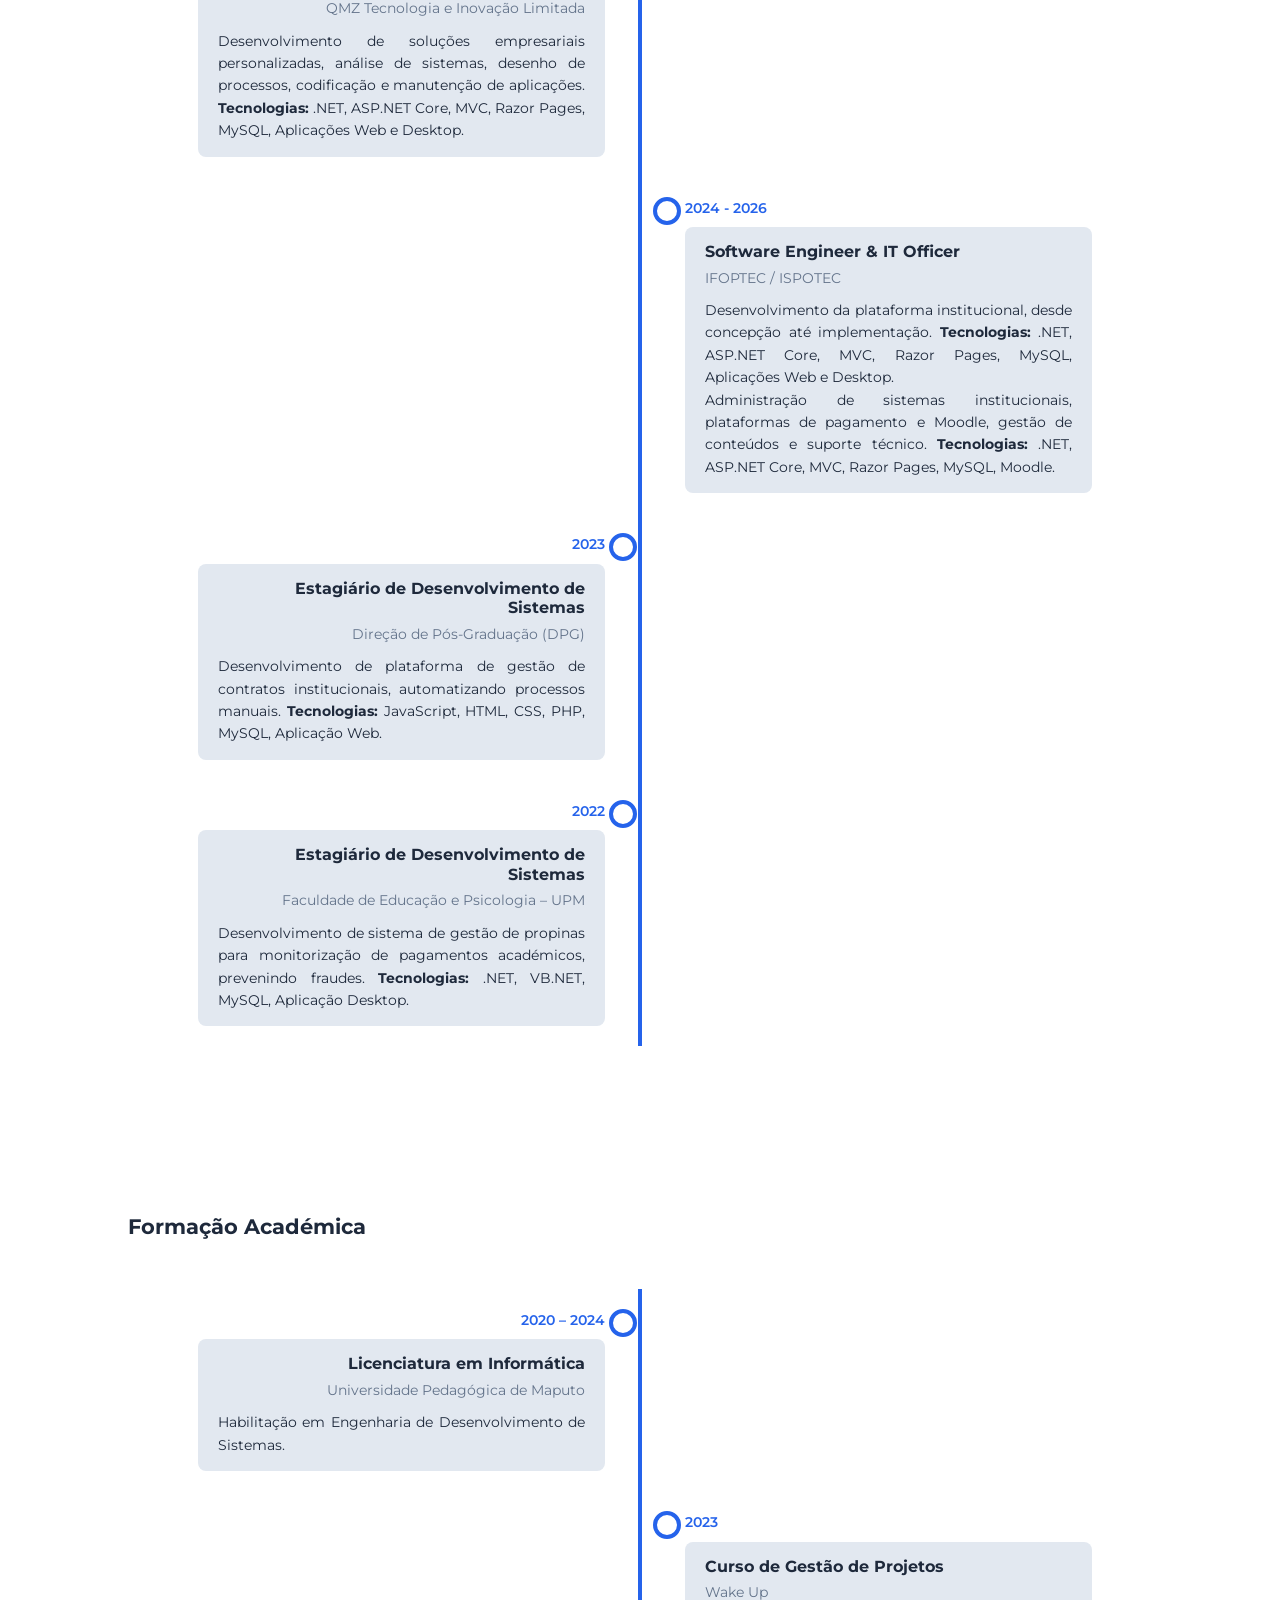
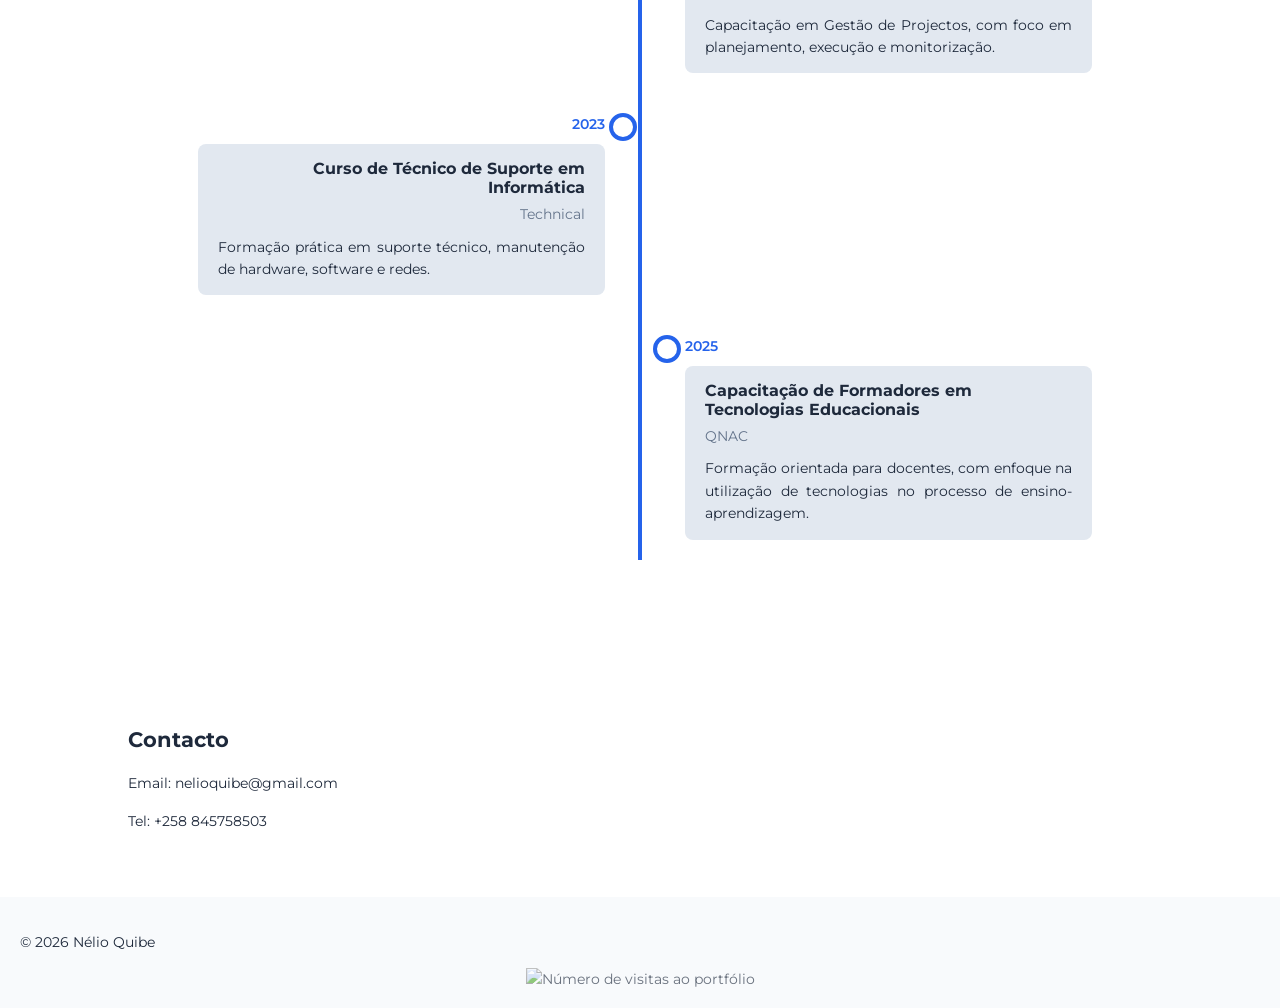
==== commit a6180746: "update visitas" ====
--- a/index.html
+++ b/index.html
@@ -368,7 +368,7 @@
     <p>© 2026 Nélio Quibe</p>
 
     <div class="visitor-counter">
-        <span class="visitor-icon">👁</span>
+
 
         <img
             src="https://hits.sh/nelioquibe-258.github.io/portifolio.svg?label=visitas&style=flat&color=555&labelColor=333"
